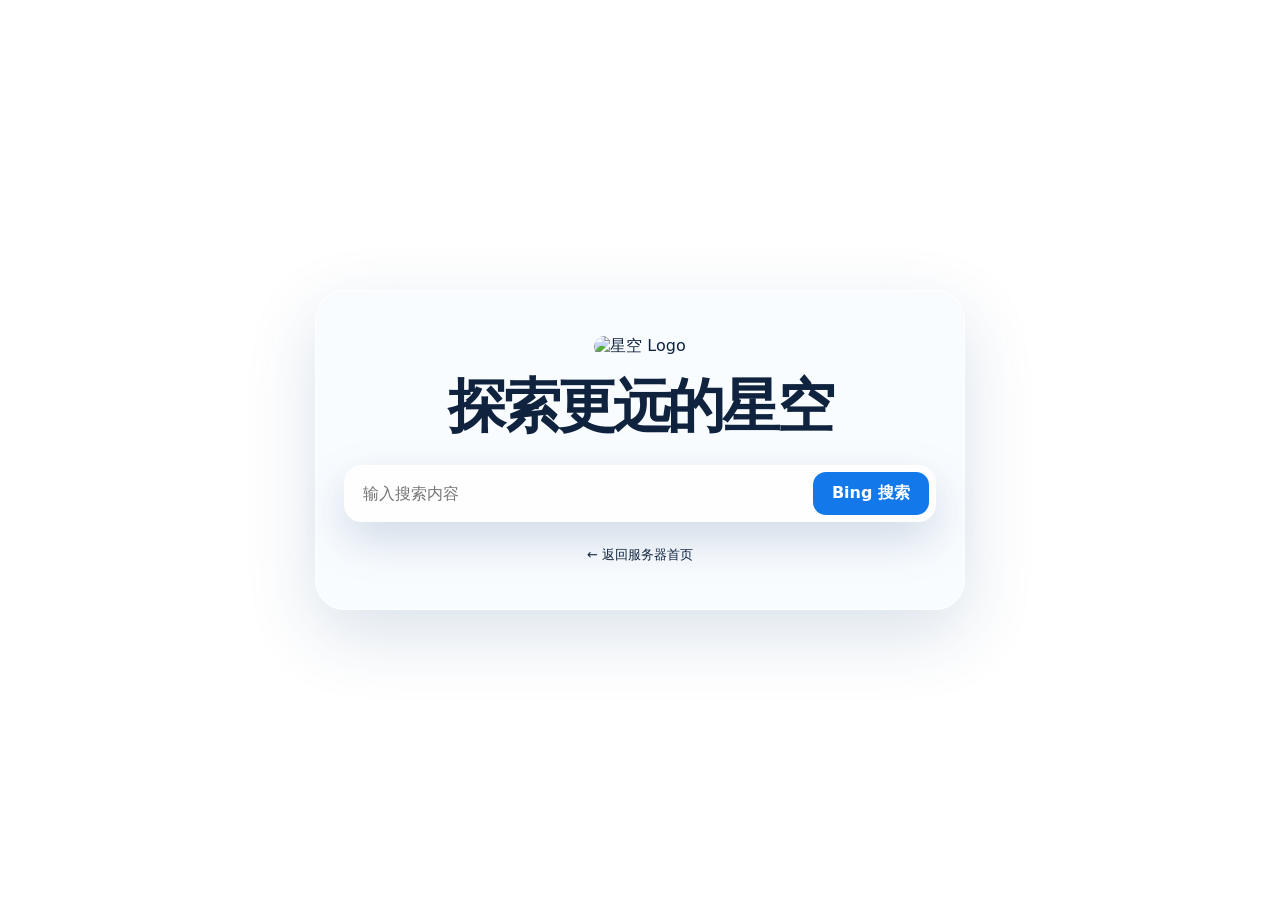
==== search.html @ c38ee41b "完全重构" ====
<!doctype html>
<html lang="zh-CN">
<head>
  <meta charset="UTF-8"><meta name="viewport" content="width=device-width, initial-scale=1.0">
  <title>星空搜索</title><link rel="icon" href="img/logo.ico"><link rel="stylesheet" href="style.css">
  <style>body{min-height:100vh;display:grid;place-items:center;background:url('img/bg1.jpg') center/cover fixed;transition:background-image .45s ease}.search-wrap{width:min(650px,calc(100% - 32px));text-align:center;padding:45px 28px;border-radius:30px}.search-wrap img{width:80px;height:80px;object-fit:contain;border-radius:22px}.search-wrap h1{font-size:clamp(32px,7vw,58px);margin:18px 0 28px}.search-box{display:flex;background:rgba(255,255,255,.84);border-radius:18px;padding:7px;box-shadow:0 18px 45px rgba(18,66,112,.18)}.search-box input{flex:1;min-width:0;border:0;outline:0;background:transparent;color:#142b45;padding:12px;font-size:16px}.search-box button{border:0;border-radius:13px;padding:11px 19px;color:white;background:#1379ea;font-weight:700;cursor:pointer}.back{display:inline-block;margin-top:24px;font-size:13px}</style>
</head>
<body><main class="search-wrap glass"><img src="img/Starry sky logo air.png" alt="星空 Logo"><h1>探索更远的星空</h1><form class="search-box" action="https://cn.bing.com/search" method="get"><input name="q" type="search" placeholder="输入搜索内容" autofocus required><button type="submit">Bing 搜索</button></form><a class="back" href="index.html">← 返回服务器首页</a></main><script>
  (() => {
    const endpoint = window.innerWidth <= 700
      ? 'https://www.loliapi.com/acg/pe/?type=url'
      : 'https://www.loliapi.com/acg/pc/?type=url';
    fetch(endpoint)
      .then(response => {
        if (!response.ok) throw new Error('Background request failed');
        return response.text();
      })
      .then(value => {
        const url = value.trim();
        if (!/^https?:\/\//i.test(url)) throw new Error('Invalid background URL');
        const image = new Image();
        image.onload = () => { document.body.style.backgroundImage = `url("${url.replace(/"/g, '%22')}")`; };
        image.src = url;
      })
      .catch(() => {});
  })();
</script></body>
</html>
---- style.css ----
:root { color-scheme: light; --text: #10233e; --muted: #5e7088; --line: rgba(255,255,255,.58); --glass: rgba(244,250,255,.58); --glass-strong: rgba(250,253,255,.76); --accent: #1379ea; --shadow: 0 24px 70px rgba(24,75,129,.16); }
:root[data-theme="dark"] { color-scheme: dark; --text: #edf6ff; --muted: #acc0d8; --line: rgba(255,255,255,.15); --glass: rgba(10,25,46,.58); --glass-strong: rgba(13,31,54,.78); --accent: #65b5ff; --shadow: 0 24px 70px rgba(0,0,0,.35); }
* { box-sizing: border-box; }
html { scroll-behavior: smooth; }
body { margin: 0; min-width: 320px; font-family: "Noto Sans SC", system-ui, sans-serif; color: var(--text); background: #dcefff; }
button, a { font: inherit; }
button { color: inherit; }
a { color: inherit; text-decoration: none; }
[v-cloak] { display: none; }
.site-shell { min-height: 100vh; padding: 22px clamp(18px,4vw,64px) 90px; position: relative; overflow: hidden; }
.background, .background-tint { position: fixed; inset: 0; z-index: -2; }
.background { background-position: center; background-size: cover; transition: background-image .45s ease; transform: scale(1.02); }
.background-tint { z-index: -1; background: linear-gradient(100deg, rgba(239,248,255,.93) 0%, rgba(232,246,255,.77) 45%, rgba(225,241,255,.3) 100%); backdrop-filter: blur(2px); }
[data-theme="dark"] .background-tint { background: linear-gradient(100deg, rgba(5,16,32,.94), rgba(9,30,53,.8) 52%, rgba(6,18,33,.46)); }
.glass, .glass-strong { border: 1px solid var(--line); background: var(--glass); backdrop-filter: blur(22px) saturate(135%); box-shadow: var(--shadow); }
.glass-strong { background: var(--glass-strong); }
.topbar { width: min(1440px,calc(100% - clamp(36px,8vw,128px))); height: 70px; padding: 0 13px 0 20px; border-radius: 22px; display: flex; align-items: center; justify-content: space-between; position: fixed; top: 22px; left: 50%; transform: translateX(-50%); z-index: 20; }
.brand { display: flex; align-items: center; gap: 10px; font-weight: 800; }
.brand img { width: 38px; height: 38px; border-radius: 11px; object-fit: contain; }
.desktop-nav { display: flex; gap: 38px; font-size: 14px; font-weight: 600; }
.desktop-nav a { opacity: .75; transition: .2s; }.desktop-nav a:hover { opacity: 1; color: var(--accent); }
.top-actions { display: flex; gap: 8px; }.icon-btn { border: 0; background: rgba(255,255,255,.38); border-radius: 13px; padding: 10px 13px; cursor: pointer; font-size: 13px; }.search-button { display: none; align-items: center; gap: 5px; }.theme-button { display: flex; gap: 6px; }
main { max-width: 1320px; margin: auto; padding-top: 92px; }
.hero { min-height: calc(100vh - 92px); display: grid; grid-template-columns: 1.06fr .94fr; align-items: center; gap: clamp(32px,7vw,110px); padding: 70px 3%; }
.hero-copy { max-width: 680px; }.eyebrow { color: var(--accent); font-size: 13px; font-weight: 700; letter-spacing: .12em; display: flex; align-items: center; gap: 9px; }.eyebrow i { width: 24px; height: 2px; background: var(--accent); }
h1 { font-size: clamp(46px,5.9vw,86px); line-height: 1.08; letter-spacing: -.055em; margin: 20px 0 24px; font-weight: 900; }h1 span { color: var(--accent); }
.hero-copy > p { max-width: 590px; color: var(--muted); font-size: 17px; line-height: 1.9; }
.server-card { max-width: 610px; border-radius: 24px; padding: 17px 20px 20px; margin-top: 28px; }.status-row { display: flex; align-items: center; gap: 8px; padding-bottom: 13px; font-size: 13px; }.status-dot { width: 9px; height: 9px; border-radius: 50%; background: #e9a33b; box-shadow: 0 0 0 5px rgba(233,163,59,.12); }.status-dot.online { background: #33c678; box-shadow: 0 0 0 5px rgba(51,198,120,.13); }.players { margin-left: auto; color: var(--muted); }
.address-row { display: grid; grid-template-columns: 2fr .7fr auto; align-items: end; gap: 14px; }.address-row div { min-width: 0; }.address-row small { display: block; color: var(--muted); font-size: 11px; margin-bottom: 4px; }.address-row b { font-size: clamp(14px,2vw,20px); overflow-wrap: anywhere; }.copy-btn { border: 0; color: white; background: var(--accent); border-radius: 13px; padding: 12px 15px; cursor: pointer; font-weight: 700; }
.hero-actions { display: flex; gap: 12px; margin-top: 18px; }.primary-btn,.secondary-btn { padding: 13px 20px; border-radius: 14px; font-weight: 700; font-size: 14px; }.primary-btn { color: white; background: var(--accent); box-shadow: 0 12px 25px rgba(19,121,234,.25); }.secondary-btn { border: 1px solid var(--line); background: var(--glass); backdrop-filter: blur(15px); }
.hero-orbit { position: relative; height: 520px; display: grid; place-items: center; }.orbit-line { position: absolute; border: 1px solid rgba(46,137,224,.23); border-radius: 50%; transform: rotate(-18deg); }.orbit-one { width: 520px; height: 300px; }.orbit-two { width: 400px; height: 510px; transform: rotate(35deg); }.planet-card { width: min(390px,85%); padding: 14px; border-radius: 38px; transform: rotate(2deg); position: relative; z-index: 2; }.planet-card img { display: block; width: 100%; height: 300px; border-radius: 28px; object-fit: cover; }.planet-card div { position: absolute; left: 35px; bottom: 37px; color: white; text-shadow: 0 2px 18px rgba(0,0,0,.55); }.planet-card span { display: block; font-size: 10px; letter-spacing: .22em; }.planet-card strong { font-size: 25px; line-height: 1.25; }.floating-note { position: absolute; right: 1%; bottom: 60px; border-radius: 16px; padding: 12px 17px; z-index: 3; font-size: 13px; font-weight: 700; }.floating-note span { color: var(--accent); margin: 0 4px; }
.content-section { padding: 80px 3%; }.section-heading { display: flex; align-items: end; justify-content: space-between; margin-bottom: 28px; }.section-heading span,.card-title span { font-size: 10px; letter-spacing: .2em; color: var(--accent); font-weight: 800; }.section-heading h2,.card-title h2 { font-size: 32px; margin: 5px 0 0; }.section-heading p { color: var(--muted); }
.link-grid { display: grid; grid-template-columns: repeat(3,1fr); gap: 15px; }.link-card { border-radius: 22px; padding: 22px; display: flex; align-items: center; gap: 14px; transition: transform .2s, background .2s; }.link-card:hover { transform: translateY(-4px); background: var(--glass-strong); }.link-icon { width: 47px; height: 47px; display: grid; place-items: center; flex: 0 0 auto; border-radius: 15px; background: rgba(34,132,229,.12); font-size: 22px; }.link-card h3 { margin: 0 0 4px; font-size: 16px; }.link-card p { margin: 0; color: var(--muted); font-size: 12px; }.link-card > b { margin-left: auto; color: var(--accent); }
.media-section { display: grid; grid-template-columns: 1.25fr .75fr; gap: 18px; }.video-card,.sponsor-card { border-radius: 28px; padding: 25px; min-width: 0; }.card-title { display: flex; align-items: center; justify-content: space-between; margin-bottom: 20px; }.card-title h2 { font-size: 25px; }.card-title > b { color: var(--muted); font-size: 13px; }.video-player { width: 100%; aspect-ratio: 16 / 9; border-radius: 20px; overflow: hidden; background: #193756; }.video-player iframe { display: block; width: 100%; height: 100%; border: 0; }
.sponsor-list { max-height: 410px; overflow: auto; padding-right: 5px; }.sponsor-list::-webkit-scrollbar { width: 5px; }.sponsor-list::-webkit-scrollbar-thumb { background: rgba(95,143,188,.35); border-radius: 5px; }.sponsor-item { display: grid; grid-template-columns: 30px 1fr auto; gap: 10px; align-items: center; padding: 11px 5px; border-bottom: 1px solid rgba(125,158,188,.16); font-size: 13px; }.sponsor-item strong { overflow: hidden; white-space: nowrap; text-overflow: ellipsis; }.sponsor-item > b { color: var(--accent); }.rank { width: 24px; height: 24px; display: grid; place-items: center; border-radius: 8px; color: var(--muted); font-size: 11px; }.rank-1,.rank-2,.rank-3 { color: white; background: #278be7; }.rank-1 { background: #e7a928; }
.utility-bar { position: fixed; z-index: 20; bottom: 18px; left: 50%; transform: translateX(-50%); display: flex; align-items: center; border-radius: 16px; padding: 7px; white-space: nowrap; }.utility-bar button { border: 0; background: transparent; padding: 8px 11px; border-radius: 10px; cursor: pointer; font-size: 12px; }.utility-bar button:hover { background: rgba(255,255,255,.3); }.utility-bar span { width: 1px; height: 20px; background: var(--line); margin: 0 3px; }.toast { position: fixed; z-index: 30; top: 105px; left: 50%; transform: translateX(-50%); color: white; background: rgba(13,35,58,.88); padding: 11px 18px; border-radius: 12px; font-size: 13px; box-shadow: var(--shadow); }footer { text-align: center; color: var(--muted); font-size: 12px; padding: 25px; }
.compact main { display: none !important; }.compact .background-tint { display: none !important; background: none !important; backdrop-filter: none !important; -webkit-backdrop-filter: none !important; }.compact footer { position: fixed; left: 50%; bottom: 72px; transform: translateX(-50%); width: 100%; }.compact-mode { overflow: hidden; }
@media (max-width: 900px) { .site-shell { padding: 12px 12px 80px; }.topbar { width: calc(100% - 24px); top: 12px; }main { padding-top: 82px; }.desktop-nav { display: none; }.search-button { display: flex; }.hero { grid-template-columns: 1fr; padding: 65px 10px 50px; min-height: auto; }.hero-orbit { height: 430px; }.orbit-one { width: 400px; }.orbit-two { height: 420px; }.planet-card img { height: 260px; }.link-grid { grid-template-columns: repeat(2,1fr); }.media-section { grid-template-columns: 1fr; } }
@media (max-width: 560px) { .topbar { height: 60px; border-radius: 18px; padding-left: 12px; }main { padding-top: 72px; }.brand span { font-size: 14px; }.brand img { width: 33px; height: 33px; }.search-button span,.theme-label { display: none; }.icon-btn { padding: 9px; }h1 { font-size: 43px; }.hero-copy > p { font-size: 15px; }.address-row { grid-template-columns: 1fr .42fr; }.copy-btn { grid-column: 1 / -1; }.hero-actions a { flex: 1; text-align: center; }.hero-orbit { height: 370px; }.orbit-line { display: none; }.planet-card { width: 92%; }.planet-card img { height: 270px; }.floating-note { right: 0; bottom: 23px; }.content-section { padding: 60px 4px; }.section-heading { align-items: start; }.section-heading p { display: none; }.link-grid { grid-template-columns: 1fr; }.video-card,.sponsor-card { padding: 17px; border-radius: 22px; }.utility-bar { max-width: calc(100vw - 20px); }.utility-bar button { padding: 7px 8px; font-size: 11px; } }
@media (prefers-reduced-motion: reduce) { html { scroll-behavior: auto; }*,*::before,*::after { transition: none !important; } }

/* Motion layer */
.site-shell:not([v-cloak]) .topbar { animation: slide-down .75s cubic-bezier(.22,1,.36,1) both; }
.site-shell:not([v-cloak]) .hero-copy > * { animation: rise-in .8s cubic-bezier(.22,1,.36,1) both; }
.site-shell:not([v-cloak]) .hero-copy > :nth-child(2) { animation-delay: .08s; }
.site-shell:not([v-cloak]) .hero-copy > :nth-child(3) { animation-delay: .15s; }
.site-shell:not([v-cloak]) .hero-copy > :nth-child(4) { animation-delay: .22s; }
.site-shell:not([v-cloak]) .hero-copy > :nth-child(5) { animation-delay: .29s; }
.site-shell:not([v-cloak]) .hero-orbit { animation: orbit-enter 1s .18s cubic-bezier(.22,1,.36,1) both; }
.background { transition: background-image .65s ease, transform 1.2s cubic-bezier(.22,1,.36,1); transform: scale(1.025); }
.site-shell:hover .background { transform: scale(1.015); }
.background-tint { transition: opacity .5s ease, backdrop-filter .5s ease; }
.desktop-nav a { transition: color .25s ease, opacity .25s ease, transform .25s ease; }
.desktop-nav a:hover { transform: translateY(-2px); }
.icon-btn,.copy-btn,.primary-btn,.secondary-btn { transition: transform .28s cubic-bezier(.22,1,.36,1), box-shadow .28s ease, background .28s ease, filter .28s ease; }
.icon-btn:hover,.copy-btn:hover,.primary-btn:hover,.secondary-btn:hover { transform: translateY(-3px); }
.icon-btn:active,.copy-btn:active,.primary-btn:active,.secondary-btn:active { transform: scale(.95); }
.primary-btn:hover { box-shadow: 0 18px 34px rgba(19,121,234,.34); }
.link-card { transition: transform .35s cubic-bezier(.22,1,.36,1), background .3s ease, box-shadow .3s ease; }
.link-card:hover { transform: translateY(-7px); box-shadow: 0 28px 55px rgba(24,75,129,.2); }
.link-icon,.link-card > b { transition: transform .35s cubic-bezier(.22,1,.36,1); }
.link-card:hover .link-icon { transform: rotate(-6deg) scale(1.1); }
.link-card:hover > b { transform: translate(3px,-3px); }
.planet-card { transition: transform .55s cubic-bezier(.22,1,.36,1); }
.hero-orbit:hover .planet-card { transform: rotate(0) translateY(-7px); }
.floating-note { animation: gentle-float 4s ease-in-out infinite; }
.utility-bar { animation: bar-enter .7s .35s cubic-bezier(.22,1,.36,1) both; }
.utility-bar button { transition: transform .22s ease, background .22s ease; }
.utility-bar button:hover { transform: translateY(-2px); }
.utility-bar button:active { transform: scale(.93); }
.toast { animation: toast-in .35s cubic-bezier(.22,1,.36,1) both; }
.content-fade-enter-active,.content-fade-leave-active { transition: opacity .45s ease, transform .45s cubic-bezier(.22,1,.36,1), filter .45s ease; }
.content-fade-enter-from,.content-fade-leave-to { opacity: 0; transform: translateY(18px) scale(.985); filter: blur(8px); }
@keyframes slide-down { from { opacity: 0; transform: translate(-50%,-25px); } to { opacity: 1; transform: translate(-50%,0); } }
@keyframes rise-in { from { opacity: 0; transform: translateY(24px); } to { opacity: 1; transform: translateY(0); } }
@keyframes orbit-enter { from { opacity: 0; transform: translateX(35px) scale(.94); } to { opacity: 1; transform: translateX(0) scale(1); } }
@keyframes gentle-float { 0%,100% { transform: translateY(0); } 50% { transform: translateY(-8px); } }
@keyframes bar-enter { from { opacity: 0; transform: translate(-50%,25px); } to { opacity: 1; transform: translate(-50%,0); } }
@keyframes toast-in { from { opacity: 0; transform: translate(-50%,-10px) scale(.96); } to { opacity: 1; transform: translate(-50%,0) scale(1); } }
@media (prefers-reduced-motion: reduce) { *,*::before,*::after { animation: none !important; transition: none !important; } }
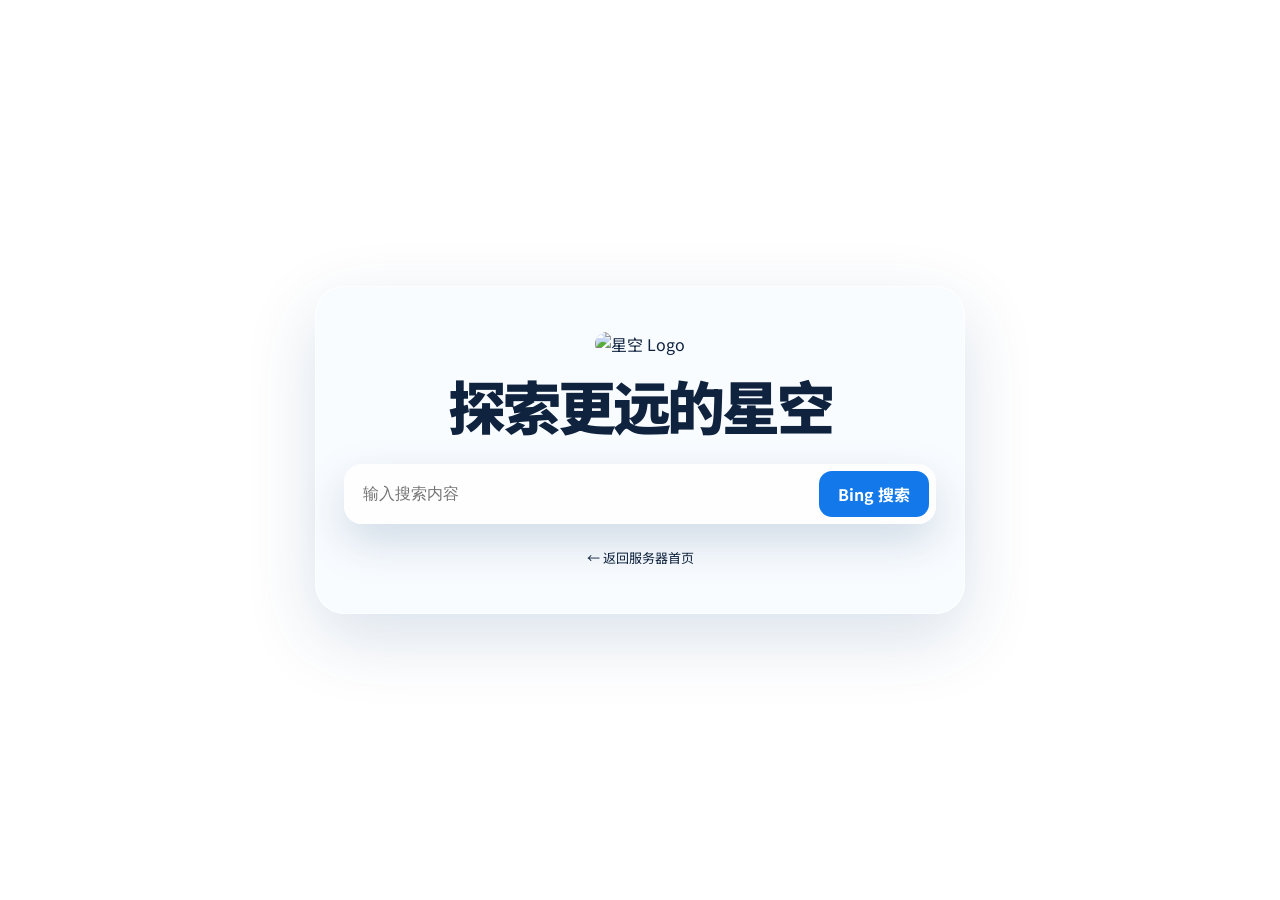
==== commit c5188c32: "chore(deps): 移除 axios.min.js 库文件 - 删除了 assets/vendor/ 目录下的 axios.min.js 文件 - 移除了 Axios v1.18.1 库及其相关" ====
--- a/search.html
+++ b/search.html
@@ -2,7 +2,7 @@
 <html lang="zh-CN">
 <head>
   <meta charset="UTF-8"><meta name="viewport" content="width=device-width, initial-scale=1.0">
-  <title>星空搜索</title><link rel="icon" href="img/logo.ico"><link rel="stylesheet" href="style.css">
+  <title>星空搜索</title><link rel="icon" href="img/logo.ico"><link rel="preconnect" href="https://fonts.loli.net" crossorigin><link rel="preconnect" href="https://gstatic.loli.net" crossorigin><link href="https://fonts.loli.net/css2?family=Noto+Sans+SC:wght@400;500;600;700;900&display=swap" rel="stylesheet"><link rel="stylesheet" href="style.css">
   <style>body{min-height:100vh;display:grid;place-items:center;background:url('img/bg1.jpg') center/cover fixed;transition:background-image .45s ease}.search-wrap{width:min(650px,calc(100% - 32px));text-align:center;padding:45px 28px;border-radius:30px}.search-wrap img{width:80px;height:80px;object-fit:contain;border-radius:22px}.search-wrap h1{font-size:clamp(32px,7vw,58px);margin:18px 0 28px}.search-box{display:flex;background:rgba(255,255,255,.84);border-radius:18px;padding:7px;box-shadow:0 18px 45px rgba(18,66,112,.18)}.search-box input{flex:1;min-width:0;border:0;outline:0;background:transparent;color:#142b45;padding:12px;font-size:16px}.search-box button{border:0;border-radius:13px;padding:11px 19px;color:white;background:#1379ea;font-weight:700;cursor:pointer}.back{display:inline-block;margin-top:24px;font-size:13px}</style>
 </head>
 <body><main class="search-wrap glass"><img src="img/Starry sky logo air.png" alt="星空 Logo"><h1>探索更远的星空</h1><form class="search-box" action="https://cn.bing.com/search" method="get"><input name="q" type="search" placeholder="输入搜索内容" autofocus required><button type="submit">Bing 搜索</button></form><a class="back" href="index.html">← 返回服务器首页</a></main><script>
--- a/style.css
+++ b/style.css
@@ -20,7 +20,7 @@
 .desktop-nav { display: flex; gap: 38px; font-size: 14px; font-weight: 600; }
 .desktop-nav a { opacity: .75; transition: .2s; }.desktop-nav a:hover { opacity: 1; color: var(--accent); }
 .top-actions { display: flex; gap: 8px; }.icon-btn { border: 0; background: rgba(255,255,255,.38); border-radius: 13px; padding: 10px 13px; cursor: pointer; font-size: 13px; }.search-button { display: none; align-items: center; gap: 5px; }.theme-button { display: flex; gap: 6px; }
-main { max-width: 1320px; margin: auto; padding-top: 92px; }
+main { max-width: 1320px; margin: auto; padding-top: 48px; }
 .hero { min-height: calc(100vh - 92px); display: grid; grid-template-columns: 1.06fr .94fr; align-items: center; gap: clamp(32px,7vw,110px); padding: 70px 3%; }
 .hero-copy { max-width: 680px; }.eyebrow { color: var(--accent); font-size: 13px; font-weight: 700; letter-spacing: .12em; display: flex; align-items: center; gap: 9px; }.eyebrow i { width: 24px; height: 2px; background: var(--accent); }
 h1 { font-size: clamp(46px,5.9vw,86px); line-height: 1.08; letter-spacing: -.055em; margin: 20px 0 24px; font-weight: 900; }h1 span { color: var(--accent); }
@@ -78,3 +78,34 @@
 @keyframes bar-enter { from { opacity: 0; transform: translate(-50%,25px); } to { opacity: 1; transform: translate(-50%,0); } }
 @keyframes toast-in { from { opacity: 0; transform: translate(-50%,-10px) scale(.96); } to { opacity: 1; transform: translate(-50%,0) scale(1); } }
 @media (prefers-reduced-motion: reduce) { *,*::before,*::after { animation: none !important; transition: none !important; } }
+
+.sponsor-link { color: inherit; text-align: left; cursor: pointer; font: inherit; }
+.modal-backdrop { position: fixed; inset: 0; z-index: 100; display: grid; place-items: center; padding: 20px; background: rgba(5,18,34,.5); backdrop-filter: blur(12px); }
+.sponsor-modal { position: relative; width: min(720px,100%); max-height: calc(100vh - 40px); overflow: auto; padding: clamp(25px,4vw,42px); border-radius: 30px; text-align: center; }
+.modal-close { position: absolute; top: 14px; right: 14px; width: 38px; height: 38px; border: 0; border-radius: 12px; color: inherit; background: rgba(255,255,255,.35); cursor: pointer; font-size: 25px; line-height: 1; transition: transform .25s ease, background .25s ease; }
+.modal-close:hover { transform: rotate(90deg); background: rgba(255,255,255,.55); }
+.modal-kicker { color: var(--accent); font-size: 10px; font-weight: 800; letter-spacing: .2em; }
+.sponsor-modal h2 { margin: 7px 0 8px; font-size: clamp(25px,4vw,34px); }
+.sponsor-modal > p { margin: 0 auto 26px; max-width: 520px; color: var(--muted); font-size: 14px; line-height: 1.7; }
+.qr-grid { display: grid; grid-template-columns: repeat(2,minmax(0,1fr)); gap: 18px; }
+.qr-grid figure { margin: 0; padding: 14px; border: 1px solid var(--line); border-radius: 22px; background: rgba(255,255,255,.28); }
+.qr-grid img { display: block; width: 100%; aspect-ratio: 1; object-fit: contain; border-radius: 14px; background: white; }
+.qr-grid figcaption { display: flex; flex-direction: column; gap: 3px; margin-top: 12px; }
+.qr-grid figcaption span { color: var(--muted); font-size: 12px; }
+.modal-fade-enter-active,.modal-fade-leave-active { transition: opacity .35s ease; }
+.modal-fade-enter-active .sponsor-modal,.modal-fade-leave-active .sponsor-modal { transition: transform .4s cubic-bezier(.22,1,.36,1), opacity .3s ease; }
+.modal-fade-enter-from,.modal-fade-leave-to { opacity: 0; }
+.modal-fade-enter-from .sponsor-modal,.modal-fade-leave-to .sponsor-modal { opacity: 0; transform: translateY(22px) scale(.96); }
+@media (max-width: 560px) { .modal-backdrop { padding: 12px; }.sponsor-modal { padding: 30px 16px 18px; border-radius: 24px; }.qr-grid { gap: 10px; }.qr-grid figure { padding: 8px; border-radius: 16px; }.qr-grid img { border-radius: 10px; } }
+
+.page-loader { position: fixed; inset: 0; z-index: 9999; display: flex; flex-direction: column; align-items: center; justify-content: center; color: #10233e; background: linear-gradient(145deg,#f5faff,#e5f2ff); opacity: 1; visibility: visible; transition: opacity .5s ease, visibility .5s ease; }
+.page-loader.is-hidden { opacity: 0; visibility: hidden; pointer-events: none; }
+.loader-card { display: flex; align-items: center; gap: 14px; min-width: 270px; padding: 16px 20px; border: 1px solid rgba(255,255,255,.9); border-radius: 20px; background: rgba(255,255,255,.55); box-shadow: 0 20px 55px rgba(31,91,147,.12); backdrop-filter: blur(18px); }
+.loader-card img { width: 46px; height: 46px; border-radius: 13px; object-fit: contain; }
+.loader-card div { display: flex; flex-direction: column; gap: 3px; }
+.loader-card strong { font-size: 15px; }
+.loader-card small { color: #69809a; font-size: 11px; }
+.loader-progress { width: 230px; height: 3px; margin-top: 16px; overflow: hidden; border-radius: 4px; background: rgba(19,121,234,.12); }
+.loader-progress i { display: block; width: 38%; height: 100%; border-radius: inherit; background: #1379ea; animation: loader-progress 1.2s ease-in-out infinite; }
+@keyframes loader-progress { 0% { transform: translateX(-110%); } 100% { transform: translateX(285%); } }
+@media (prefers-reduced-motion: reduce) { .loader-progress i { animation: none !important; width: 100%; opacity: .5; } }
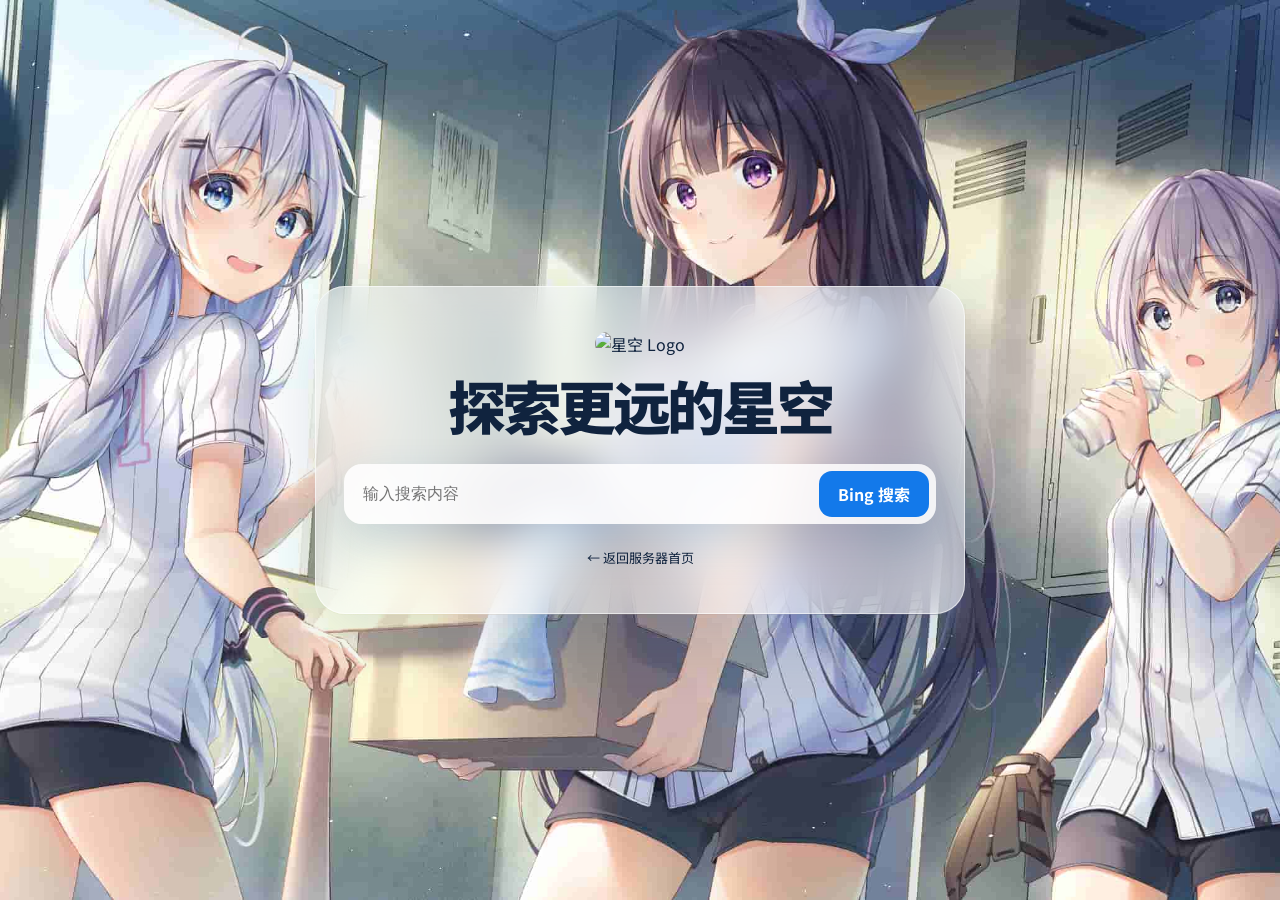
==== commit c6861dd0: "feat(background): 实现响应式背景图片并优化加载机制 - 根据屏幕尺寸动态选择移动端或桌面端背景图片 - 添加背景图片回退机制确保加载失败时显示默认背景 - 重构背景图片计算逻辑支持多" ====
--- a/search.html
+++ b/search.html
@@ -3,7 +3,7 @@
 <head>
   <meta charset="UTF-8"><meta name="viewport" content="width=device-width, initial-scale=1.0">
   <title>星空搜索</title><link rel="icon" href="img/logo.ico"><link rel="preconnect" href="https://fonts.loli.net" crossorigin><link rel="preconnect" href="https://gstatic.loli.net" crossorigin><link href="https://fonts.loli.net/css2?family=Noto+Sans+SC:wght@400;500;600;700;900&display=swap" rel="stylesheet"><link rel="stylesheet" href="style.css">
-  <style>body{min-height:100vh;display:grid;place-items:center;background:url('img/bg1.jpg') center/cover fixed;transition:background-image .45s ease}.search-wrap{width:min(650px,calc(100% - 32px));text-align:center;padding:45px 28px;border-radius:30px}.search-wrap img{width:80px;height:80px;object-fit:contain;border-radius:22px}.search-wrap h1{font-size:clamp(32px,7vw,58px);margin:18px 0 28px}.search-box{display:flex;background:rgba(255,255,255,.84);border-radius:18px;padding:7px;box-shadow:0 18px 45px rgba(18,66,112,.18)}.search-box input{flex:1;min-width:0;border:0;outline:0;background:transparent;color:#142b45;padding:12px;font-size:16px}.search-box button{border:0;border-radius:13px;padding:11px 19px;color:white;background:#1379ea;font-weight:700;cursor:pointer}.back{display:inline-block;margin-top:24px;font-size:13px}</style>
+  <style>body{min-height:100vh;display:grid;place-items:center;background-image:url('img/bgpc.jpg');background-position:center;background-size:cover;background-attachment:fixed;transition:background-image .45s ease}.search-wrap{width:min(650px,calc(100% - 32px));text-align:center;padding:45px 28px;border-radius:30px}.search-wrap img{width:80px;height:80px;object-fit:contain;border-radius:22px}.search-wrap h1{font-size:clamp(32px,7vw,58px);margin:18px 0 28px}.search-box{display:flex;background:rgba(255,255,255,.84);border-radius:18px;padding:7px;box-shadow:0 18px 45px rgba(18,66,112,.18)}.search-box input{flex:1;min-width:0;border:0;outline:0;background:transparent;color:#142b45;padding:12px;font-size:16px}.search-box button{border:0;border-radius:13px;padding:11px 19px;color:white;background:#1379ea;font-weight:700;cursor:pointer}.back{display:inline-block;margin-top:24px;font-size:13px}@media(max-width:700px){body{background-image:url('img/bgpe.jpg')}}</style>
 </head>
 <body><main class="search-wrap glass"><img src="img/Starry sky logo air.png" alt="星空 Logo"><h1>探索更远的星空</h1><form class="search-box" action="https://cn.bing.com/search" method="get"><input name="q" type="search" placeholder="输入搜索内容" autofocus required><button type="submit">Bing 搜索</button></form><a class="back" href="index.html">← 返回服务器首页</a></main><script>
   (() => {
@@ -19,7 +19,8 @@
         const url = value.trim();
         if (!/^https?:\/\//i.test(url)) throw new Error('Invalid background URL');
         const image = new Image();
-        image.onload = () => { document.body.style.backgroundImage = `url("${url.replace(/"/g, '%22')}")`; };
+        const fallback = window.innerWidth <= 700 ? 'img/bgpe.jpg' : 'img/bgpc.jpg';
+        image.onload = () => { document.body.style.backgroundImage = `url("${url.replace(/"/g, '%22')}"), url("${fallback}")`; };
         image.src = url;
       })
       .catch(() => {});
--- a/style.css
+++ b/style.css
@@ -35,8 +35,8 @@
 .sponsor-list { max-height: 410px; overflow: auto; padding-right: 5px; }.sponsor-list::-webkit-scrollbar { width: 5px; }.sponsor-list::-webkit-scrollbar-thumb { background: rgba(95,143,188,.35); border-radius: 5px; }.sponsor-item { display: grid; grid-template-columns: 30px 1fr auto; gap: 10px; align-items: center; padding: 11px 5px; border-bottom: 1px solid rgba(125,158,188,.16); font-size: 13px; }.sponsor-item strong { overflow: hidden; white-space: nowrap; text-overflow: ellipsis; }.sponsor-item > b { color: var(--accent); }.rank { width: 24px; height: 24px; display: grid; place-items: center; border-radius: 8px; color: var(--muted); font-size: 11px; }.rank-1,.rank-2,.rank-3 { color: white; background: #278be7; }.rank-1 { background: #e7a928; }
 .utility-bar { position: fixed; z-index: 20; bottom: 18px; left: 50%; transform: translateX(-50%); display: flex; align-items: center; border-radius: 16px; padding: 7px; white-space: nowrap; }.utility-bar button { border: 0; background: transparent; padding: 8px 11px; border-radius: 10px; cursor: pointer; font-size: 12px; }.utility-bar button:hover { background: rgba(255,255,255,.3); }.utility-bar span { width: 1px; height: 20px; background: var(--line); margin: 0 3px; }.toast { position: fixed; z-index: 30; top: 105px; left: 50%; transform: translateX(-50%); color: white; background: rgba(13,35,58,.88); padding: 11px 18px; border-radius: 12px; font-size: 13px; box-shadow: var(--shadow); }footer { text-align: center; color: var(--muted); font-size: 12px; padding: 25px; }
 .compact main { display: none !important; }.compact .background-tint { display: none !important; background: none !important; backdrop-filter: none !important; -webkit-backdrop-filter: none !important; }.compact footer { position: fixed; left: 50%; bottom: 72px; transform: translateX(-50%); width: 100%; }.compact-mode { overflow: hidden; }
-@media (max-width: 900px) { .site-shell { padding: 12px 12px 80px; }.topbar { width: calc(100% - 24px); top: 12px; }main { padding-top: 82px; }.desktop-nav { display: none; }.search-button { display: flex; }.hero { grid-template-columns: 1fr; padding: 65px 10px 50px; min-height: auto; }.hero-orbit { height: 430px; }.orbit-one { width: 400px; }.orbit-two { height: 420px; }.planet-card img { height: 260px; }.link-grid { grid-template-columns: repeat(2,1fr); }.media-section { grid-template-columns: 1fr; } }
-@media (max-width: 560px) { .topbar { height: 60px; border-radius: 18px; padding-left: 12px; }main { padding-top: 72px; }.brand span { font-size: 14px; }.brand img { width: 33px; height: 33px; }.search-button span,.theme-label { display: none; }.icon-btn { padding: 9px; }h1 { font-size: 43px; }.hero-copy > p { font-size: 15px; }.address-row { grid-template-columns: 1fr .42fr; }.copy-btn { grid-column: 1 / -1; }.hero-actions a { flex: 1; text-align: center; }.hero-orbit { height: 370px; }.orbit-line { display: none; }.planet-card { width: 92%; }.planet-card img { height: 270px; }.floating-note { right: 0; bottom: 23px; }.content-section { padding: 60px 4px; }.section-heading { align-items: start; }.section-heading p { display: none; }.link-grid { grid-template-columns: 1fr; }.video-card,.sponsor-card { padding: 17px; border-radius: 22px; }.utility-bar { max-width: calc(100vw - 20px); }.utility-bar button { padding: 7px 8px; font-size: 11px; } }
+@media (max-width: 900px) { .site-shell { padding: 12px 12px 80px; }.topbar { width: calc(100% - 24px); top: 12px; }main { padding-top: 38px; }.desktop-nav { display: none; }.search-button { display: flex; }.hero { grid-template-columns: 1fr; padding: 65px 10px 50px; min-height: auto; }.hero-orbit { height: 430px; }.orbit-one { width: 400px; }.orbit-two { height: 420px; }.planet-card img { height: 260px; }.link-grid { grid-template-columns: repeat(2,1fr); }.media-section { grid-template-columns: 1fr; } }
+@media (max-width: 560px) { .topbar { height: 60px; border-radius: 18px; padding-left: 12px; }main { padding-top: 28px; }.brand span { font-size: 14px; }.brand img { width: 33px; height: 33px; }.search-button span,.theme-label { display: none; }.icon-btn { padding: 9px; }h1 { font-size: 43px; }.hero-copy > p { font-size: 15px; }.address-row { grid-template-columns: 1fr .42fr; }.copy-btn { grid-column: 1 / -1; }.hero-actions a { flex: 1; text-align: center; }.hero-orbit { height: 370px; }.orbit-line { display: none; }.planet-card { width: 92%; }.planet-card img { height: 270px; }.floating-note { right: 0; bottom: 23px; }.content-section { padding: 60px 4px; }.section-heading { align-items: start; }.section-heading p { display: none; }.link-grid { grid-template-columns: 1fr; }.video-card,.sponsor-card { padding: 17px; border-radius: 22px; }.utility-bar { max-width: calc(100vw - 20px); }.utility-bar button { padding: 7px 8px; font-size: 11px; } }
 @media (prefers-reduced-motion: reduce) { html { scroll-behavior: auto; }*,*::before,*::after { transition: none !important; } }
 
 /* Motion layer */
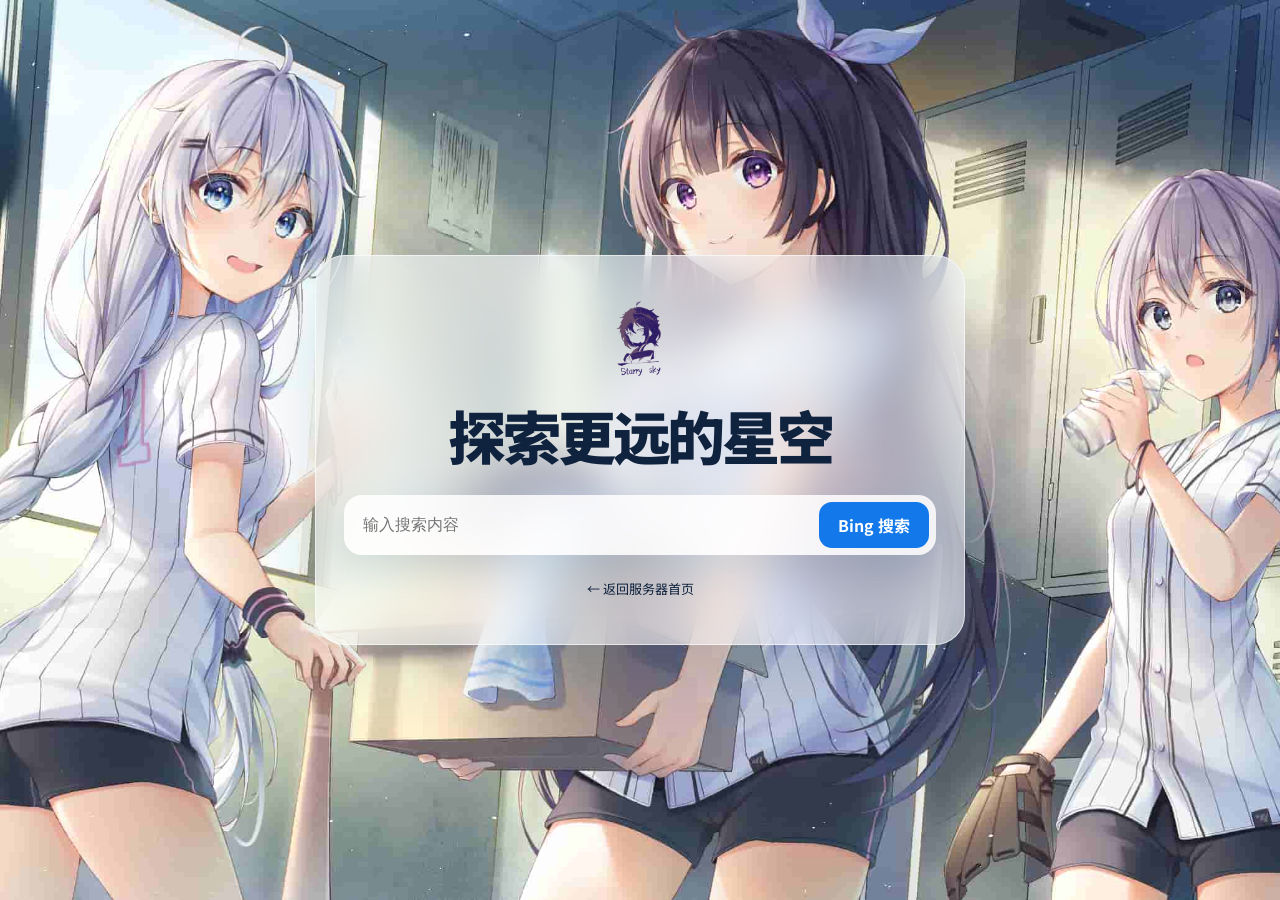
==== commit 88f2d8b5: "perf(app): 优化视频加载和字体加载性能 - 实现视频懒加载功能，使用IntersectionObserver检测视频区域可见性 - 添加视频预加载占位提示界面 - 将字体加载延迟到空闲时间执" ====
--- a/search.html
+++ b/search.html
@@ -2,11 +2,19 @@
 <html lang="zh-CN">
 <head>
   <meta charset="UTF-8"><meta name="viewport" content="width=device-width, initial-scale=1.0">
-  <title>星空搜索</title><link rel="icon" href="img/logo.ico"><link rel="preconnect" href="https://fonts.loli.net" crossorigin><link rel="preconnect" href="https://gstatic.loli.net" crossorigin><link href="https://fonts.loli.net/css2?family=Noto+Sans+SC:wght@400;500;600;700;900&display=swap" rel="stylesheet"><link rel="stylesheet" href="style.css">
+  <title>星空搜索</title><link rel="icon" href="img/logo.ico"><link rel="preconnect" href="https://fonts.loli.net" crossorigin><link rel="preconnect" href="https://gstatic.loli.net" crossorigin><link rel="stylesheet" href="style.css">
   <style>body{min-height:100vh;display:grid;place-items:center;background-image:url('img/bgpc.jpg');background-position:center;background-size:cover;background-attachment:fixed;transition:background-image .45s ease}.search-wrap{width:min(650px,calc(100% - 32px));text-align:center;padding:45px 28px;border-radius:30px}.search-wrap img{width:80px;height:80px;object-fit:contain;border-radius:22px}.search-wrap h1{font-size:clamp(32px,7vw,58px);margin:18px 0 28px}.search-box{display:flex;background:rgba(255,255,255,.84);border-radius:18px;padding:7px;box-shadow:0 18px 45px rgba(18,66,112,.18)}.search-box input{flex:1;min-width:0;border:0;outline:0;background:transparent;color:#142b45;padding:12px;font-size:16px}.search-box button{border:0;border-radius:13px;padding:11px 19px;color:white;background:#1379ea;font-weight:700;cursor:pointer}.back{display:inline-block;margin-top:24px;font-size:13px}@media(max-width:700px){body{background-image:url('img/bgpe.jpg')}}</style>
 </head>
 <body><main class="search-wrap glass"><img src="img/Starry sky logo air.png" alt="星空 Logo"><h1>探索更远的星空</h1><form class="search-box" action="https://cn.bing.com/search" method="get"><input name="q" type="search" placeholder="输入搜索内容" autofocus required><button type="submit">Bing 搜索</button></form><a class="back" href="index.html">← 返回服务器首页</a></main><script>
   (() => {
+    const loadFont = () => {
+      const stylesheet = document.createElement('link');
+      stylesheet.rel = 'stylesheet';
+      stylesheet.href = 'https://fonts.loli.net/css2?family=Noto+Sans+SC:wght@400;500;600;700;900&display=swap';
+      document.head.appendChild(stylesheet);
+    };
+    if ('requestIdleCallback' in window) requestIdleCallback(loadFont, { timeout: 3000 });
+    else setTimeout(loadFont, 1500);
     const endpoint = window.innerWidth <= 700
       ? 'https://www.loliapi.com/acg/pe/?type=url'
       : 'https://www.loliapi.com/acg/pc/?type=url';
--- a/style.css
+++ b/style.css
@@ -31,7 +31,7 @@
 .hero-orbit { position: relative; height: 520px; display: grid; place-items: center; }.orbit-line { position: absolute; border: 1px solid rgba(46,137,224,.23); border-radius: 50%; transform: rotate(-18deg); }.orbit-one { width: 520px; height: 300px; }.orbit-two { width: 400px; height: 510px; transform: rotate(35deg); }.planet-card { width: min(390px,85%); padding: 14px; border-radius: 38px; transform: rotate(2deg); position: relative; z-index: 2; }.planet-card img { display: block; width: 100%; height: 300px; border-radius: 28px; object-fit: cover; }.planet-card div { position: absolute; left: 35px; bottom: 37px; color: white; text-shadow: 0 2px 18px rgba(0,0,0,.55); }.planet-card span { display: block; font-size: 10px; letter-spacing: .22em; }.planet-card strong { font-size: 25px; line-height: 1.25; }.floating-note { position: absolute; right: 1%; bottom: 60px; border-radius: 16px; padding: 12px 17px; z-index: 3; font-size: 13px; font-weight: 700; }.floating-note span { color: var(--accent); margin: 0 4px; }
 .content-section { padding: 80px 3%; }.section-heading { display: flex; align-items: end; justify-content: space-between; margin-bottom: 28px; }.section-heading span,.card-title span { font-size: 10px; letter-spacing: .2em; color: var(--accent); font-weight: 800; }.section-heading h2,.card-title h2 { font-size: 32px; margin: 5px 0 0; }.section-heading p { color: var(--muted); }
 .link-grid { display: grid; grid-template-columns: repeat(3,1fr); gap: 15px; }.link-card { border-radius: 22px; padding: 22px; display: flex; align-items: center; gap: 14px; transition: transform .2s, background .2s; }.link-card:hover { transform: translateY(-4px); background: var(--glass-strong); }.link-icon { width: 47px; height: 47px; display: grid; place-items: center; flex: 0 0 auto; border-radius: 15px; background: rgba(34,132,229,.12); font-size: 22px; }.link-card h3 { margin: 0 0 4px; font-size: 16px; }.link-card p { margin: 0; color: var(--muted); font-size: 12px; }.link-card > b { margin-left: auto; color: var(--accent); }
-.media-section { display: grid; grid-template-columns: 1.25fr .75fr; gap: 18px; }.video-card,.sponsor-card { border-radius: 28px; padding: 25px; min-width: 0; }.card-title { display: flex; align-items: center; justify-content: space-between; margin-bottom: 20px; }.card-title h2 { font-size: 25px; }.card-title > b { color: var(--muted); font-size: 13px; }.video-player { width: 100%; aspect-ratio: 16 / 9; border-radius: 20px; overflow: hidden; background: #193756; }.video-player iframe { display: block; width: 100%; height: 100%; border: 0; }
+.media-section { display: grid; grid-template-columns: 1.25fr .75fr; gap: 18px; }.video-card,.sponsor-card { border-radius: 28px; padding: 25px; min-width: 0; }.card-title { display: flex; align-items: center; justify-content: space-between; margin-bottom: 20px; }.card-title h2 { font-size: 25px; }.card-title > b { color: var(--muted); font-size: 13px; }.video-player { width: 100%; aspect-ratio: 16 / 9; border-radius: 20px; overflow: hidden; background: #193756; }.video-player iframe { display: block; width: 100%; height: 100%; border: 0; }.video-loading { width: 100%; height: 100%; display: grid; place-items: center; color: rgba(255,255,255,.72); background: linear-gradient(145deg,#1c4770,#102d4c); font-size: 13px; }
 .sponsor-list { max-height: 410px; overflow: auto; padding-right: 5px; }.sponsor-list::-webkit-scrollbar { width: 5px; }.sponsor-list::-webkit-scrollbar-thumb { background: rgba(95,143,188,.35); border-radius: 5px; }.sponsor-item { display: grid; grid-template-columns: 30px 1fr auto; gap: 10px; align-items: center; padding: 11px 5px; border-bottom: 1px solid rgba(125,158,188,.16); font-size: 13px; }.sponsor-item strong { overflow: hidden; white-space: nowrap; text-overflow: ellipsis; }.sponsor-item > b { color: var(--accent); }.rank { width: 24px; height: 24px; display: grid; place-items: center; border-radius: 8px; color: var(--muted); font-size: 11px; }.rank-1,.rank-2,.rank-3 { color: white; background: #278be7; }.rank-1 { background: #e7a928; }
 .utility-bar { position: fixed; z-index: 20; bottom: 18px; left: 50%; transform: translateX(-50%); display: flex; align-items: center; border-radius: 16px; padding: 7px; white-space: nowrap; }.utility-bar button { border: 0; background: transparent; padding: 8px 11px; border-radius: 10px; cursor: pointer; font-size: 12px; }.utility-bar button:hover { background: rgba(255,255,255,.3); }.utility-bar span { width: 1px; height: 20px; background: var(--line); margin: 0 3px; }.toast { position: fixed; z-index: 30; top: 105px; left: 50%; transform: translateX(-50%); color: white; background: rgba(13,35,58,.88); padding: 11px 18px; border-radius: 12px; font-size: 13px; box-shadow: var(--shadow); }footer { text-align: center; color: var(--muted); font-size: 12px; padding: 25px; }
 .compact main { display: none !important; }.compact .background-tint { display: none !important; background: none !important; backdrop-filter: none !important; -webkit-backdrop-filter: none !important; }.compact footer { position: fixed; left: 50%; bottom: 72px; transform: translateX(-50%); width: 100%; }.compact-mode { overflow: hidden; }
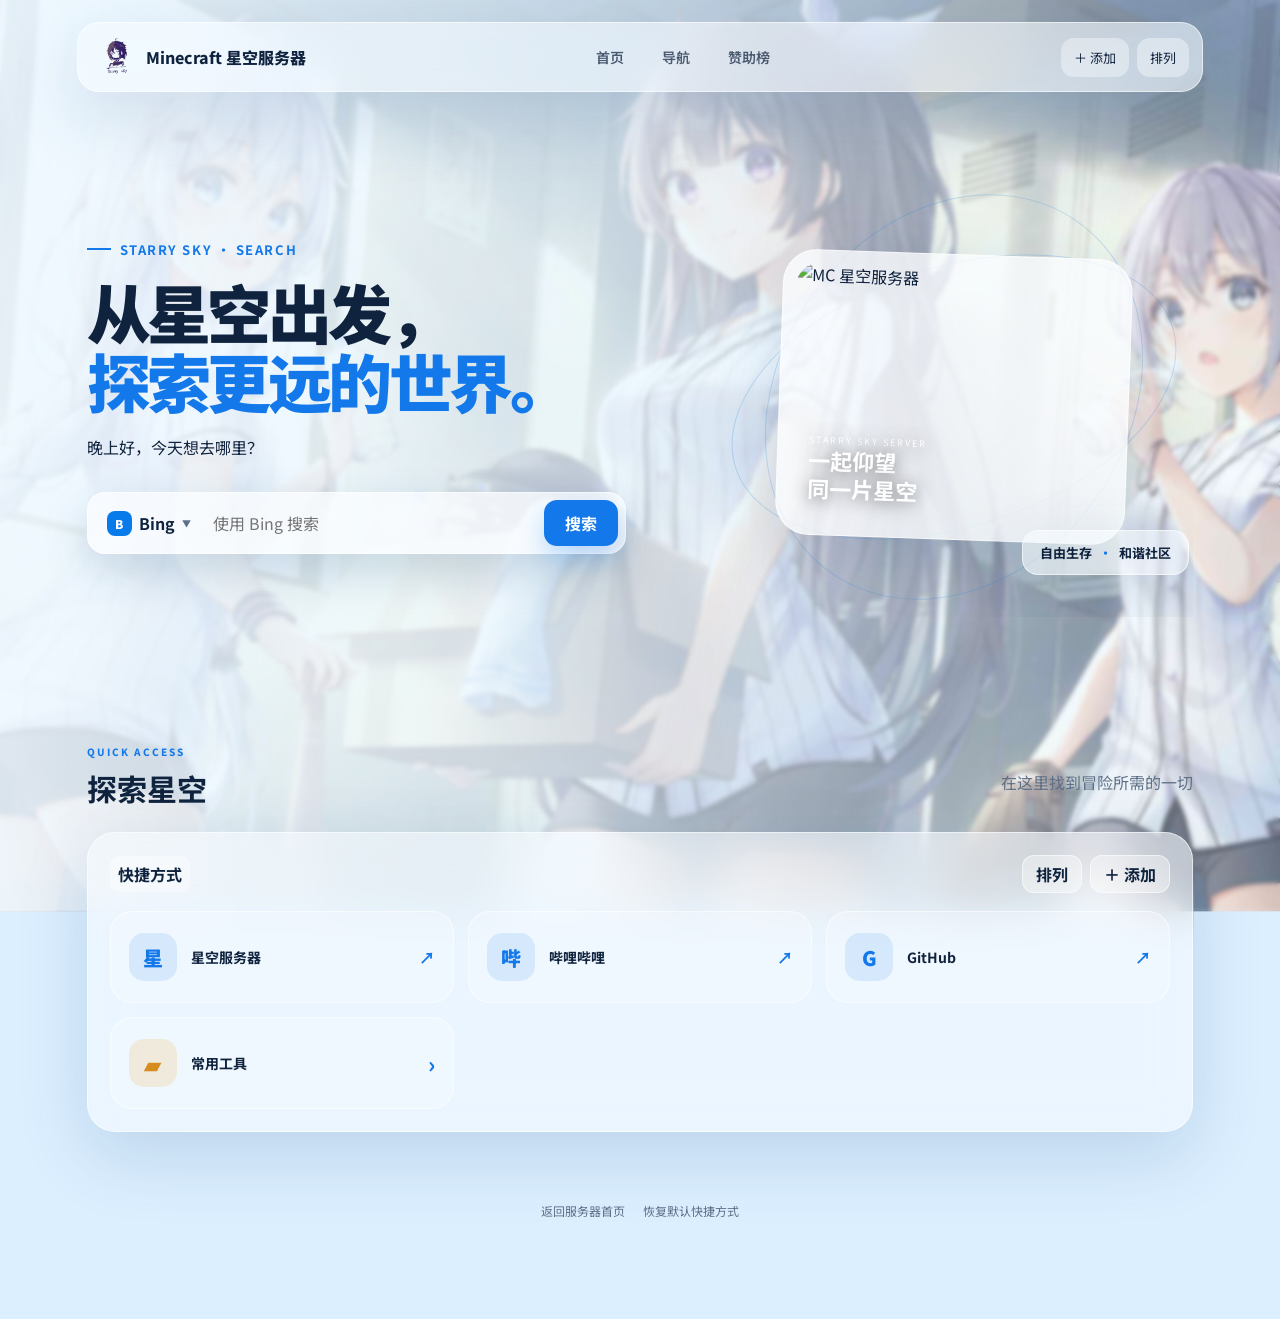
==== commit f7ebf035: "feat(search): 将搜索页面重构为完整的起始页应用 - 实现多搜索引擎切换功能，支持 Bing、百度、Google 等 6 种引擎 - 添加动态背景图片加载，根据屏幕尺寸自动适配移动端背景 " ====
--- a/search.html
+++ b/search.html
@@ -1,37 +1,387 @@
 <!doctype html>
 <html lang="zh-CN">
 <head>
-  <meta charset="UTF-8"><meta name="viewport" content="width=device-width, initial-scale=1.0">
-  <title>星空搜索</title><link rel="icon" href="img/logo.ico"><link rel="preconnect" href="https://fonts.loli.net" crossorigin><link rel="preconnect" href="https://gstatic.loli.net" crossorigin><link rel="stylesheet" href="style.css">
-  <style>body{min-height:100vh;display:grid;place-items:center;background-image:url('img/bgpc.jpg');background-position:center;background-size:cover;background-attachment:fixed;transition:background-image .45s ease}.search-wrap{width:min(650px,calc(100% - 32px));text-align:center;padding:45px 28px;border-radius:30px}.search-wrap img{width:80px;height:80px;object-fit:contain;border-radius:22px}.search-wrap h1{font-size:clamp(32px,7vw,58px);margin:18px 0 28px}.search-box{display:flex;background:rgba(255,255,255,.84);border-radius:18px;padding:7px;box-shadow:0 18px 45px rgba(18,66,112,.18)}.search-box input{flex:1;min-width:0;border:0;outline:0;background:transparent;color:#142b45;padding:12px;font-size:16px}.search-box button{border:0;border-radius:13px;padding:11px 19px;color:white;background:#1379ea;font-weight:700;cursor:pointer}.back{display:inline-block;margin-top:24px;font-size:13px}@media(max-width:700px){body{background-image:url('img/bgpe.jpg')}}</style>
+  <meta charset="UTF-8">
+  <meta name="viewport" content="width=device-width, initial-scale=1.0">
+  <meta name="theme-color" content="#dceeff">
+  <meta name="description" content="星空起始页，聚合搜索与常用网站快捷方式。">
+  <title>星空起始页</title>
+  <link rel="icon" href="img/logo.ico">
+  <link rel="preconnect" href="https://fonts.loli.net" crossorigin>
+  <link rel="preconnect" href="https://gstatic.loli.net" crossorigin>
+  <style>
+    :root{color-scheme:light;--text:#10233e;--muted:#5e7088;--line:rgba(255,255,255,.58);--glass:rgba(244,250,255,.58);--strong:rgba(250,253,255,.78);--accent:#1379ea;--shadow:0 24px 70px rgba(24,75,129,.16)}
+    *{box-sizing:border-box}html{scroll-behavior:smooth}body{min-width:320px;margin:0;color:var(--text);font-family:"Noto Sans SC",system-ui,sans-serif;background:#dcefff;overflow-x:hidden}button,input,a{font:inherit}a{color:inherit;text-decoration:none}button{color:inherit}button:focus-visible,a:focus-visible,input:focus-visible{outline:3px solid rgba(19,121,234,.32);outline-offset:3px}
+    .start-page{position:relative;min-height:100vh;padding:22px clamp(18px,4vw,64px) 100px}.start-page::before,.start-page::after{content:"";position:fixed;inset:0;z-index:-2;background-image:var(--remote-bg,url('img/bgpc.jpg'));background-position:center;background-size:cover;transform:scale(1.025);transition:background-image .6s ease}.start-page::after{z-index:-1;background:linear-gradient(100deg,rgba(239,248,255,.94),rgba(232,246,255,.76) 48%,rgba(225,241,255,.3));backdrop-filter:blur(2px)}
+    .topbar{position:relative;z-index:10;width:min(1440px,calc(100% - clamp(10px,4vw,56px)));height:70px;margin:0 auto;padding:0 13px 0 20px;display:flex;align-items:center;justify-content:space-between;border:1px solid var(--line);border-radius:22px;background:var(--glass);box-shadow:var(--shadow);backdrop-filter:blur(22px) saturate(135%);animation:slide-down .75s both}
+    .brand{display:flex;align-items:center;gap:10px;font-weight:800}.brand img{width:38px;height:38px;border-radius:11px;object-fit:contain}.desktop-nav{display:flex;gap:38px;font-size:14px;font-weight:600}.desktop-nav a{opacity:.72;transition:.25s}.desktop-nav a:hover{color:var(--accent);opacity:1;transform:translateY(-2px)}.top-actions{display:flex;gap:8px}.icon-btn{border:0;border-radius:13px;padding:10px 13px;background:rgba(255,255,255,.38);font-size:13px;cursor:pointer;transition:.25s}.icon-btn:hover{transform:translateY(-3px);background:rgba(255,255,255,.72)}
+    main{width:min(1320px,100%);margin:auto}.hero{min-height:600px;display:grid;grid-template-columns:1.06fr .94fr;align-items:center;gap:clamp(32px,7vw,110px);padding:45px 3% 35px}.hero-copy{max-width:680px;animation:rise-in .8s .08s both}.eyebrow{display:flex;align-items:center;gap:9px;color:var(--accent);font-size:13px;font-weight:700;letter-spacing:.12em}.eyebrow i{width:24px;height:2px;background:var(--accent)}h1{margin:18px 0 18px;font-size:clamp(44px,5vw,68px);line-height:1.08;letter-spacing:-.055em;font-weight:900}h1 span{color:var(--accent)}.hero-copy>p{max-width:590px;margin:0;color:var(--muted);font-size:16px;line-height:1.8}.greeting{font-size:inherit!important;font-weight:inherit!important;margin:0!important;color:inherit!important}
+    .search-area{position:relative;z-index:5;width:min(650px,100%);margin-top:30px}.search-box{display:flex;align-items:center;padding:7px;border:1px solid var(--line);border-radius:18px;background:var(--strong);box-shadow:0 18px 45px rgba(18,66,112,.18);backdrop-filter:blur(22px)}.engine-button{display:flex;align-items:center;gap:7px;flex:0 0 auto;height:46px;padding:0 12px;border:0;border-radius:13px;background:transparent;font-weight:700;cursor:pointer}.engine-button:hover,.engine-button[aria-expanded=true]{background:rgba(39,139,231,.1)}.engine-logo{display:grid;place-items:center;width:25px;height:25px;border-radius:8px;color:#fff;background:var(--engine-color,#1379ea);font-size:12px;font-weight:900}.chevron{color:var(--muted);font-size:9px}.search-box input{flex:1;min-width:0;height:46px;padding:0 10px;border:0;outline:0;color:var(--text);background:transparent;font-size:16px}.submit-search{height:46px;padding:0 21px;border:0;border-radius:13px;color:#fff;background:var(--accent);font-weight:700;cursor:pointer;box-shadow:0 12px 25px rgba(19,121,234,.25);transition:.25s}.submit-search:hover{transform:translateY(-2px);box-shadow:0 18px 34px rgba(19,121,234,.34)}.engine-menu{position:absolute;top:calc(100% + 10px);left:0;width:210px;padding:8px;border:1px solid var(--line);border-radius:18px;background:var(--strong);box-shadow:0 18px 45px rgba(20,55,88,.22);backdrop-filter:blur(22px)}.engine-menu[hidden],.modal-backdrop[hidden],.toast[hidden]{display:none}.engine-option{display:flex;align-items:center;gap:10px;width:100%;padding:10px;border:0;border-radius:12px;text-align:left;background:transparent;font-weight:650;cursor:pointer}.engine-option:hover,.engine-option.active{background:rgba(39,139,231,.11)}
+    .hero-orbit{position:relative;min-width:0;height:440px;display:grid;place-items:center;overflow:hidden;animation:orbit-enter 1s .18s both}.orbit-line{position:absolute;border:1px solid rgba(46,137,224,.23);border-radius:50%;transform:rotate(-18deg)}.orbit-one{width:460px;height:260px}.orbit-two{width:350px;height:430px;transform:rotate(35deg)}.planet-card{position:relative;z-index:2;width:min(350px,82%);padding:12px;border:1px solid var(--line);border-radius:34px;background:var(--strong);box-shadow:var(--shadow);transform:rotate(2deg);transition:.5s}.planet-card:hover{transform:rotate(0) translateY(-7px)}.planet-card img{display:block;width:100%;height:260px;border-radius:25px;object-fit:cover}.planet-card div{position:absolute;left:31px;bottom:32px;color:#fff;text-shadow:0 2px 18px rgba(0,0,0,.55)}.planet-card span{display:block;font-size:9px;letter-spacing:.22em}.planet-card strong{font-size:22px;line-height:1.25}.floating-note{position:absolute;right:1%;bottom:42px;z-index:3;padding:12px 17px;border:1px solid var(--line);border-radius:16px;background:var(--glass);box-shadow:var(--shadow);font-size:13px;font-weight:700;animation:gentle-float 4s ease-in-out infinite}.floating-note span{margin:0 4px;color:var(--accent)}
+    .content-section{padding:45px 3% 60px}.section-heading{display:flex;align-items:end;justify-content:space-between;margin-bottom:22px}.section-heading span{color:var(--accent);font-size:10px;letter-spacing:.2em;font-weight:800}.section-heading h2{margin:5px 0 0;font-size:30px}.section-heading p{color:var(--muted)}.content-panel{padding:22px;border:1px solid var(--line);border-radius:28px;background:var(--glass);box-shadow:var(--shadow);backdrop-filter:blur(22px)}.panel-head{display:flex;align-items:center;justify-content:space-between;gap:16px;margin-bottom:18px}.path{display:flex;align-items:center;gap:6px;min-width:0;overflow:auto;scrollbar-width:none}.path::-webkit-scrollbar{display:none}.path button{flex:0 0 auto;padding:6px 8px;border:0;border-radius:9px;color:var(--muted);background:transparent;font-weight:700;cursor:pointer}.path button:last-child{color:var(--text);background:rgba(255,255,255,.4)}.path span{color:#91a3b4}.panel-actions{display:flex;gap:8px}.soft-button{height:38px;padding:0 13px;border:1px solid var(--line);border-radius:12px;background:rgba(255,255,255,.38);font-weight:700;cursor:pointer;transition:.25s}.soft-button:hover,.soft-button.active{color:var(--accent);background:rgba(255,255,255,.72);transform:translateY(-2px)}
+    .shortcut-grid{display:grid;grid-template-columns:repeat(3,minmax(0,1fr));gap:14px;min-height:96px}.shortcut{position:relative;min-width:0;height:92px;border:1px solid var(--line);border-radius:22px;background:rgba(255,255,255,.25);transition:.35s}.shortcut:hover{transform:translateY(-5px);background:var(--strong);box-shadow:0 22px 45px rgba(24,75,129,.18)}.shortcut.dragging{opacity:.42;transform:scale(.96)}.shortcut.drag-over{box-shadow:inset 0 0 0 3px rgba(19,121,234,.42)}.shortcut-link{display:flex;flex-direction:row;align-items:center;justify-content:flex-start;gap:14px;width:100%;height:100%;padding:18px;border:0;color:var(--text);background:transparent;text-decoration:none;cursor:pointer}.shortcut-link::after{content:'↗';margin-left:auto;color:var(--accent);font-weight:800}.shortcut-link[data-open-folder]::after{content:'›';font-size:22px}.shortcut-icon{display:grid;place-items:center;flex:0 0 auto;width:48px;height:48px;overflow:hidden;border-radius:15px;color:var(--accent);background:rgba(34,132,229,.12);font-size:20px;font-weight:900;transition:.35s}.shortcut:hover .shortcut-icon{transform:rotate(-6deg) scale(1.08)}.shortcut-icon.folder{color:#d68c1e;background:rgba(232,169,40,.16);font-size:23px}.shortcut-icon img{width:27px;height:27px;object-fit:contain}.shortcut-title{min-width:0;overflow:hidden;text-overflow:ellipsis;white-space:nowrap;font-size:14px;font-weight:700;text-align:left}.item-tools{position:absolute;inset:5px 5px auto;display:none;align-items:center;justify-content:space-between;z-index:2}.editing .item-tools{display:flex}.editing .shortcut-link{padding-top:29px}.item-tools div{display:flex;gap:3px}.item-tools button{display:grid;place-items:center;width:25px;height:25px;padding:0;border:0;border-radius:8px;color:var(--muted);background:rgba(255,255,255,.9);cursor:pointer}.item-tools .delete-item{color:#c43e4a}.empty-state{grid-column:1/-1;display:grid;place-items:center;align-content:center;gap:9px;min-height:150px;color:var(--muted);text-align:center}.empty-state b{color:var(--text);font-size:16px}.empty-state button{border:0;color:var(--accent);background:transparent;font-weight:800;cursor:pointer}.footer-links{display:flex;justify-content:center;gap:18px;margin-top:10px;color:var(--muted);font-size:12px}.footer-links a:hover{color:var(--accent)}
+    .modal-backdrop{position:fixed;inset:0;z-index:20;display:grid;place-items:center;padding:20px;background:rgba(5,18,34,.5);backdrop-filter:blur(12px)}.modal{width:min(430px,100%);padding:27px;border:1px solid var(--line);border-radius:28px;background:var(--strong);box-shadow:0 30px 80px rgba(9,36,61,.3)}.modal-head{display:flex;align-items:start;justify-content:space-between;margin-bottom:20px}.modal h2{margin:0 0 4px;font-size:22px}.modal-head p{margin:0;color:var(--muted);font-size:13px}.close-modal{width:34px;height:34px;border:0;border-radius:10px;color:var(--muted);background:rgba(255,255,255,.4);font-size:20px;cursor:pointer}.type-switch{display:grid;grid-template-columns:1fr 1fr;gap:6px;padding:5px;margin-bottom:17px;border-radius:13px;background:rgba(95,143,188,.1)}.type-switch button{height:37px;border:0;border-radius:9px;color:var(--muted);background:transparent;font-weight:700;cursor:pointer}.type-switch button.active{color:var(--text);background:var(--strong);box-shadow:0 4px 12px rgba(35,70,103,.09)}.field{display:grid;gap:7px;margin-top:14px;text-align:left}.field span{font-size:13px;font-weight:750}.field input{width:100%;height:46px;padding:0 13px;border:1px solid rgba(125,158,188,.35);border-radius:12px;color:var(--text);background:rgba(255,255,255,.7);outline:0}.field input:focus{border-color:#62a9ec;box-shadow:0 0 0 3px rgba(19,121,234,.12)}.form-error{min-height:20px;margin:8px 0 0;color:#c43e4a;font-size:12px}.modal-actions{display:flex;justify-content:flex-end;gap:9px;margin-top:8px}.modal-actions button{height:42px;padding:0 17px;border:0;border-radius:12px;font-weight:750;cursor:pointer}.cancel-button{color:var(--muted);background:rgba(95,143,188,.1)}.save-button{color:#fff;background:var(--accent)}.toast{position:fixed;left:50%;bottom:30px;z-index:30;padding:11px 18px;border-radius:12px;color:#fff;background:rgba(13,35,58,.88);box-shadow:var(--shadow);font-size:13px;transform:translateX(-50%);animation:toast-in .35s both}
+    @media(max-width:900px){.topbar{width:calc(100% - 24px)}.desktop-nav{display:none}.hero{grid-template-columns:1fr;min-height:470px;padding:55px 10px 35px}.hero-copy{max-width:680px}.hero-orbit{display:none}.shortcut-grid{grid-template-columns:repeat(2,minmax(0,1fr))}}
+    @media(max-width:560px){.start-page{padding:12px 12px 70px}.topbar{height:60px;border-radius:18px;padding-left:12px}.brand span{font-size:14px}.brand img{width:33px;height:33px}.top-actions{gap:4px}.top-actions .icon-btn{width:36px;padding:0;font-size:0}.top-actions .icon-btn:first-child::after{content:'＋';font-size:18px}.top-actions .icon-btn:last-child::after{content:'↕';font-size:17px}.hero{min-height:420px;padding:55px 4px 30px}.hero h1{font-size:40px}.hero-copy>p{font-size:14px}.content-section{padding:35px 0 45px}.section-heading{margin-bottom:17px}.section-heading h2{font-size:26px}.section-heading p{display:none}.content-panel{padding:15px;border-radius:22px}.panel-head{align-items:flex-start;flex-direction:column}.panel-actions{align-self:flex-end;margin-top:-45px}.shortcut-grid{grid-template-columns:1fr;gap:9px}.shortcut{height:78px;border-radius:18px}.shortcut-link{padding:14px}.shortcut-icon{width:44px;height:44px}.modal-backdrop{padding:12px}.modal{padding:30px 17px 19px;border-radius:24px}}
+    @media(max-width:700px){.start-page::before{background-image:var(--remote-bg,url('img/bgpe.jpg'))}}
+    @media(max-width:390px){.hero h1{font-size:34px}.search-box input{font-size:15px;padding:0 5px}.engine-name{display:none}.engine-button{padding:0 9px}.submit-search{width:48px;padding:0;font-size:0}.submit-search::after{content:'搜索';font-size:12px}.content-panel{padding:12px}.shortcut-grid{gap:7px}.shortcut-title{font-size:12px}.soft-button{padding:0 10px}}
+    @media(prefers-reduced-motion:reduce){*{scroll-behavior:auto!important;animation:none!important;transition:none!important}}
+    @keyframes slide-down{from{opacity:0;transform:translateY(-25px)}to{opacity:1;transform:translateY(0)}}@keyframes rise-in{from{opacity:0;transform:translateY(24px)}to{opacity:1;transform:translateY(0)}}@keyframes orbit-enter{from{opacity:0;transform:translateX(35px) scale(.94)}to{opacity:1;transform:translateX(0) scale(1)}}@keyframes gentle-float{0%,100%{transform:translateY(0)}50%{transform:translateY(-8px)}}@keyframes toast-in{from{opacity:0;transform:translate(-50%,-10px) scale(.96)}to{opacity:1;transform:translate(-50%,0) scale(1)}}
+  </style>
 </head>
-<body><main class="search-wrap glass"><img src="img/Starry sky logo air.png" alt="星空 Logo"><h1>探索更远的星空</h1><form class="search-box" action="https://cn.bing.com/search" method="get"><input name="q" type="search" placeholder="输入搜索内容" autofocus required><button type="submit">Bing 搜索</button></form><a class="back" href="index.html">← 返回服务器首页</a></main><script>
-  (() => {
-    const loadFont = () => {
-      const stylesheet = document.createElement('link');
-      stylesheet.rel = 'stylesheet';
-      stylesheet.href = 'https://fonts.loli.net/css2?family=Noto+Sans+SC:wght@400;500;600;700;900&display=swap';
-      document.head.appendChild(stylesheet);
-    };
-    if ('requestIdleCallback' in window) requestIdleCallback(loadFont, { timeout: 3000 });
-    else setTimeout(loadFont, 1500);
-    const endpoint = window.innerWidth <= 700
-      ? 'https://www.loliapi.com/acg/pe/?type=url'
-      : 'https://www.loliapi.com/acg/pc/?type=url';
-    fetch(endpoint)
-      .then(response => {
-        if (!response.ok) throw new Error('Background request failed');
-        return response.text();
-      })
-      .then(value => {
-        const url = value.trim();
-        if (!/^https?:\/\//i.test(url)) throw new Error('Invalid background URL');
-        const image = new Image();
-        const fallback = window.innerWidth <= 700 ? 'img/bgpe.jpg' : 'img/bgpc.jpg';
-        image.onload = () => { document.body.style.backgroundImage = `url("${url.replace(/"/g, '%22')}"), url("${fallback}")`; };
-        image.src = url;
-      })
-      .catch(() => {});
-  })();
-</script></body>
+<body>
+  <div class="start-page">
+    <header class="topbar">
+      <a class="brand" href="index.html" aria-label="返回星空服务器首页"><img src="img/Starry sky logo air.png" alt="星空服务器 Logo"><span>Minecraft 星空服务器</span></a>
+      <nav class="desktop-nav" aria-label="主导航"><a href="index.html">首页</a><a href="#shortcuts">导航</a><a href="index.html#sponsors">赞助榜</a></nav>
+      <div class="top-actions"><button class="icon-btn" type="button" id="top-add">＋ 添加</button><button class="icon-btn" type="button" id="top-edit">排列</button></div>
+    </header>
+    <main>
+    <section class="hero" aria-labelledby="page-title">
+      <div class="hero-copy"><div class="eyebrow"><i></i> STARRY SKY · SEARCH</div><h1 id="page-title">从星空出发，<br><span>探索更远的世界。</span></h1><p id="greeting" class="greeting">今天想去哪里？</p>
+      <div class="search-area">
+        <form id="search-form" class="search-box" role="search">
+          <button id="engine-button" class="engine-button" type="button" aria-haspopup="listbox" aria-expanded="false">
+            <span id="engine-logo" class="engine-logo">B</span><span id="engine-name" class="engine-name">Bing</span><span class="chevron">▼</span>
+          </button>
+          <input id="search-input" type="search" autocomplete="off" placeholder="搜索网页" aria-label="搜索内容" autofocus required>
+          <button class="submit-search" type="submit">搜索</button>
+        </form>
+        <div id="engine-menu" class="engine-menu" role="listbox" aria-label="选择搜索引擎" hidden></div>
+      </div>
+      </div>
+      <aside class="hero-orbit" aria-label="星空服务器展示"><div class="orbit-line orbit-one"></div><div class="orbit-line orbit-two"></div><div class="planet-card"><img src="img/Starry sky logo.jpg" alt="MC 星空服务器"><div><span>STARRY SKY SERVER</span><strong>一起仰望<br>同一片星空</strong></div></div><div class="floating-note">自由生存 <span>·</span> 和谐社区</div></aside>
+    </section>
+
+    <section id="shortcuts" class="content-section" aria-labelledby="shortcut-heading">
+      <div class="section-heading"><div><span>QUICK ACCESS</span><h2 id="shortcut-heading">探索星空</h2></div><p>在这里找到冒险所需的一切</p></div>
+      <div class="content-panel"><div class="panel-head"><nav id="folder-path" class="path" aria-label="快捷方式路径"><button type="button">快捷方式</button></nav><div class="panel-actions"><button id="edit-button" class="soft-button" type="button" aria-pressed="false">排列</button><button id="add-button" class="soft-button" type="button">＋ 添加</button></div></div>
+      <div id="shortcut-grid" class="shortcut-grid"></div></div>
+    </section>
+    </main>
+    <footer class="footer-links"><a href="index.html">返回服务器首页</a><a href="javascript:void(0)" id="reset-button">恢复默认快捷方式</a></footer>
+  </div>
+
+  <div id="item-modal" class="modal-backdrop" hidden>
+    <section class="modal" role="dialog" aria-modal="true" aria-labelledby="modal-title">
+      <div class="modal-head"><div><h2 id="modal-title">添加快捷方式</h2><p id="modal-description">添加到当前文件夹</p></div><button class="close-modal" type="button" aria-label="关闭">×</button></div>
+      <div class="type-switch" role="group" aria-label="添加类型"><button class="active" type="button" data-type="link">网页</button><button type="button" data-type="folder">文件夹</button></div>
+      <form id="item-form" novalidate>
+        <label class="field"><span id="title-label">名称</span><input id="item-title" maxlength="30" autocomplete="off" required></label>
+        <label id="url-field" class="field"><span>网址</span><input id="item-url" type="text" inputmode="url" placeholder="例如 www.bilibili.com" autocomplete="url"></label>
+        <p id="form-error" class="form-error" role="alert"></p>
+        <div class="modal-actions"><button class="cancel-button" type="button">取消</button><button class="save-button" type="submit">添加</button></div>
+      </form>
+    </section>
+  </div>
+  <div id="toast" class="toast" role="status" hidden></div>
+
+  <script>
+    (() => {
+      const STORAGE_KEY = 'starry-start-page-shortcuts-v1';
+      const ENGINE_KEY = 'starry-start-page-engine-v1';
+      const engines = [
+        { id: 'bing', name: 'Bing', mark: 'B', color: '#087bea', url: 'https://cn.bing.com/search?q=' },
+        { id: 'baidu', name: '百度', mark: '百', color: '#315efb', url: 'https://www.baidu.com/s?wd=' },
+        { id: 'google', name: 'Google', mark: 'G', color: '#4285f4', url: 'https://www.google.com/search?q=' },
+        { id: 'duckduckgo', name: 'DuckDuckGo', mark: 'D', color: '#de5833', url: 'https://duckduckgo.com/?q=' },
+        { id: 'sogou', name: '搜狗', mark: '搜', color: '#f36f21', url: 'https://www.sogou.com/web?query=' },
+        { id: 'so', name: '360 搜索', mark: '360', color: '#20ad66', url: 'https://www.so.com/s?q=' }
+      ];
+      const defaultItems = [
+        { id: 'server', type: 'link', title: '星空服务器', url: 'index.html' },
+        { id: 'bilibili', type: 'link', title: '哔哩哔哩', url: 'https://www.bilibili.com' },
+        { id: 'github', type: 'link', title: 'GitHub', url: 'https://github.com' },
+        { id: 'tools', type: 'folder', title: '常用工具', children: [
+          { id: 'translate', type: 'link', title: '百度翻译', url: 'https://fanyi.baidu.com' },
+          { id: 'speedtest', type: 'link', title: 'Speedtest', url: 'https://www.speedtest.net' }
+        ] }
+      ];
+
+      const $ = selector => document.querySelector(selector);
+      const grid = $('#shortcut-grid');
+      const pathNav = $('#folder-path');
+      const modal = $('#item-modal');
+      let items = loadItems();
+      let folderPath = [];
+      let editing = false;
+      let itemType = 'link';
+      let draggedId = null;
+      let currentEngine = engines.find(engine => engine.id === localStorage.getItem(ENGINE_KEY)) || engines[0];
+
+      function cloneDefaults() {
+        return JSON.parse(JSON.stringify(defaultItems));
+      }
+
+      function isValidItem(item) {
+        return item && typeof item.id === 'string' && typeof item.title === 'string' &&
+          ((item.type === 'link' && typeof item.url === 'string') ||
+          (item.type === 'folder' && Array.isArray(item.children) && item.children.every(isValidItem)));
+      }
+
+      function loadItems() {
+        try {
+          const saved = JSON.parse(localStorage.getItem(STORAGE_KEY));
+          return Array.isArray(saved) && saved.every(isValidItem) ? saved : cloneDefaults();
+        } catch (_) {
+          return cloneDefaults();
+        }
+      }
+
+      function saveItems() {
+        localStorage.setItem(STORAGE_KEY, JSON.stringify(items));
+      }
+
+      function currentItems() {
+        let list = items;
+        for (const id of folderPath) {
+          const folder = list.find(item => item.id === id && item.type === 'folder');
+          if (!folder) { folderPath = []; return items; }
+          list = folder.children;
+        }
+        return list;
+      }
+
+      function makeId() {
+        return `${Date.now().toString(36)}-${Math.random().toString(36).slice(2, 8)}`;
+      }
+
+      function normalizeUrl(value) {
+        const trimmed = value.trim();
+        if (!trimmed) throw new Error('请输入网址');
+        const candidate = /^(https?:\/\/|\.\/|\.\.\/|\/)/i.test(trimmed) ? trimmed : `https://${trimmed}`;
+        if (/^(\.\/|\.\.\/|\/)/.test(candidate)) return candidate;
+        const parsed = new URL(candidate);
+        if (!['http:', 'https:'].includes(parsed.protocol)) throw new Error('仅支持 HTTP 或 HTTPS 网址');
+        return parsed.href;
+      }
+
+      function faviconUrl(url) {
+        try {
+          const parsed = new URL(url, location.href);
+          if (!/^https?:$/.test(parsed.protocol)) return '';
+          return `https://www.google.com/s2/favicons?domain=${encodeURIComponent(parsed.hostname)}&sz=64`;
+        } catch (_) { return ''; }
+      }
+
+      function renderEngines() {
+        const menu = $('#engine-menu');
+        menu.replaceChildren(...engines.map(engine => {
+          const button = document.createElement('button');
+          button.type = 'button';
+          button.className = `engine-option${engine.id === currentEngine.id ? ' active' : ''}`;
+          button.role = 'option';
+          button.setAttribute('aria-selected', String(engine.id === currentEngine.id));
+          button.dataset.id = engine.id;
+          const logo = document.createElement('span');
+          logo.className = 'engine-logo';
+          logo.style.setProperty('--engine-color', engine.color);
+          logo.textContent = engine.mark;
+          const name = document.createElement('span');
+          name.textContent = engine.name;
+          button.append(logo, name);
+          return button;
+        }));
+        $('#engine-logo').textContent = currentEngine.mark;
+        $('#engine-logo').style.setProperty('--engine-color', currentEngine.color);
+        $('#engine-name').textContent = currentEngine.name;
+        $('#search-input').placeholder = `使用 ${currentEngine.name} 搜索`;
+      }
+
+      function closeEngineMenu() {
+        $('#engine-menu').hidden = true;
+        $('#engine-button').setAttribute('aria-expanded', 'false');
+      }
+
+      function renderPath() {
+        const parts = [{ id: null, title: '快捷方式' }];
+        let list = items;
+        for (const id of folderPath) {
+          const folder = list.find(item => item.id === id);
+          if (!folder) break;
+          parts.push({ id, title: folder.title });
+          list = folder.children;
+        }
+        pathNav.replaceChildren();
+        parts.forEach((part, index) => {
+          if (index) { const separator = document.createElement('span'); separator.textContent = '/'; pathNav.append(separator); }
+          const button = document.createElement('button');
+          button.type = 'button';
+          button.textContent = part.title;
+          button.dataset.depth = index;
+          pathNav.append(button);
+        });
+      }
+
+      function createIcon(item) {
+        const icon = document.createElement('span');
+        icon.className = `shortcut-icon${item.type === 'folder' ? ' folder' : ''}`;
+        if (item.type === 'folder') {
+          icon.textContent = '▰';
+          return icon;
+        }
+        const favicon = faviconUrl(item.url);
+        icon.textContent = item.title.trim().slice(0, 1).toUpperCase() || '站';
+        if (favicon) {
+          const image = document.createElement('img');
+          image.src = favicon;
+          image.alt = '';
+          image.addEventListener('load', () => { icon.textContent = ''; icon.append(image); });
+          image.addEventListener('error', () => image.remove());
+        }
+        return icon;
+      }
+
+      function renderItems() {
+        renderPath();
+        grid.classList.toggle('editing', editing);
+        const list = currentItems();
+        if (!list.length) {
+          const empty = document.createElement('div');
+          empty.className = 'empty-state';
+          const title = document.createElement('b'); title.textContent = '这里还是空的';
+          const text = document.createElement('span'); text.textContent = '添加网页或文件夹，建立你的快捷入口';
+          const add = document.createElement('button'); add.type = 'button'; add.textContent = '＋ 添加第一个快捷方式'; add.addEventListener('click', openModal);
+          empty.append(title, text, add); grid.replaceChildren(empty); return;
+        }
+        grid.replaceChildren(...list.map((item, index) => {
+          const card = document.createElement('article');
+          card.className = 'shortcut'; card.draggable = editing; card.dataset.id = item.id;
+          const link = document.createElement(item.type === 'folder' ? 'button' : 'a');
+          link.className = 'shortcut-link';
+          if (item.type === 'folder') { link.type = 'button'; link.dataset.openFolder = item.id; }
+          else { link.href = item.url; }
+          const title = document.createElement('span'); title.className = 'shortcut-title'; title.textContent = item.title;
+          link.append(createIcon(item), title);
+          const tools = document.createElement('div'); tools.className = 'item-tools';
+          const moves = document.createElement('div');
+          const previous = document.createElement('button'); previous.type = 'button'; previous.dataset.move = '-1'; previous.setAttribute('aria-label', `向前移动 ${item.title}`); previous.textContent = '‹'; previous.disabled = index === 0;
+          const next = document.createElement('button'); next.type = 'button'; next.dataset.move = '1'; next.setAttribute('aria-label', `向后移动 ${item.title}`); next.textContent = '›'; next.disabled = index === list.length - 1;
+          const remove = document.createElement('button'); remove.type = 'button'; remove.className = 'delete-item'; remove.dataset.delete = item.id; remove.setAttribute('aria-label', `删除 ${item.title}`); remove.textContent = '×';
+          moves.append(previous, next); tools.append(moves, remove); card.append(link, tools); return card;
+        }));
+      }
+
+      function setEditing(value) {
+        editing = value;
+        $('#edit-button').classList.toggle('active', value);
+        $('#edit-button').setAttribute('aria-pressed', String(value));
+        $('#edit-button').textContent = value ? '完成' : '排列';
+        renderItems();
+      }
+
+      function openModal() {
+        itemType = 'link';
+        $('#item-form').reset();
+        $('#form-error').textContent = '';
+        updateTypeSwitch();
+        modal.hidden = false;
+        document.body.style.overflow = 'hidden';
+        setTimeout(() => $('#item-title').focus(), 0);
+      }
+
+      function closeModal() {
+        modal.hidden = true;
+        document.body.style.overflow = '';
+        $('#add-button').focus();
+      }
+
+      function updateTypeSwitch() {
+        document.querySelectorAll('.type-switch button').forEach(button => button.classList.toggle('active', button.dataset.type === itemType));
+        $('#url-field').hidden = itemType === 'folder';
+        $('#modal-title').textContent = itemType === 'folder' ? '新建文件夹' : '添加快捷方式';
+        $('#title-label').textContent = itemType === 'folder' ? '文件夹名称' : '名称';
+      }
+
+      let toastTimer;
+      function showToast(message) {
+        const toast = $('#toast'); toast.textContent = message; toast.hidden = false;
+        clearTimeout(toastTimer); toastTimer = setTimeout(() => { toast.hidden = true; }, 1800);
+      }
+
+      function updateGreeting() {
+        const hour = new Date().getHours();
+        const period = hour < 6 ? '夜深了' : hour < 11 ? '早上好' : hour < 14 ? '中午好' : hour < 18 ? '下午好' : '晚上好';
+        $('#greeting').textContent = `${period}，今天想去哪里？`;
+      }
+
+      $('#engine-button').addEventListener('click', () => {
+        const willOpen = $('#engine-menu').hidden;
+        $('#engine-menu').hidden = !willOpen;
+        $('#engine-button').setAttribute('aria-expanded', String(willOpen));
+      });
+      $('#engine-menu').addEventListener('click', event => {
+        const option = event.target.closest('.engine-option'); if (!option) return;
+        currentEngine = engines.find(engine => engine.id === option.dataset.id) || engines[0];
+        localStorage.setItem(ENGINE_KEY, currentEngine.id); renderEngines(); closeEngineMenu(); $('#search-input').focus();
+      });
+      $('#search-form').addEventListener('submit', event => {
+        event.preventDefault(); const query = $('#search-input').value.trim(); if (!query) return;
+        location.href = currentEngine.url + encodeURIComponent(query);
+      });
+      document.addEventListener('click', event => { if (!event.target.closest('.search-area')) closeEngineMenu(); });
+      document.addEventListener('keydown', event => { if (event.key === 'Escape') { closeEngineMenu(); if (!modal.hidden) closeModal(); } });
+
+      $('#add-button').addEventListener('click', openModal);
+      $('#edit-button').addEventListener('click', () => setEditing(!editing));
+      $('#top-add').addEventListener('click', openModal);
+      $('#top-edit').addEventListener('click', () => { setEditing(!editing); document.querySelector('#shortcuts').scrollIntoView({ behavior: 'smooth', block: 'center' }); });
+      pathNav.addEventListener('click', event => {
+        const button = event.target.closest('button'); if (!button) return;
+        folderPath = folderPath.slice(0, Number(button.dataset.depth)); renderItems();
+      });
+      grid.addEventListener('click', event => {
+        const folderButton = event.target.closest('[data-open-folder]');
+        if (folderButton && !editing) { folderPath.push(folderButton.dataset.openFolder); renderItems(); return; }
+        const removeButton = event.target.closest('[data-delete]');
+        if (removeButton) {
+          const list = currentItems(); const item = list.find(entry => entry.id === removeButton.dataset.delete);
+          if (item && confirm(`确定删除“${item.title}”${item.type === 'folder' ? '及其中的所有内容' : ''}吗？`)) {
+            list.splice(list.indexOf(item), 1); saveItems(); renderItems(); showToast('已删除');
+          }
+          return;
+        }
+        const moveButton = event.target.closest('[data-move]');
+        if (moveButton) {
+          const card = moveButton.closest('.shortcut'); const list = currentItems(); const from = list.findIndex(item => item.id === card.dataset.id); const to = from + Number(moveButton.dataset.move);
+          if (to >= 0 && to < list.length) { const [item] = list.splice(from, 1); list.splice(to, 0, item); saveItems(); renderItems(); }
+        }
+      });
+      grid.addEventListener('dragstart', event => { const card = event.target.closest('.shortcut'); if (!card || !editing) return; draggedId = card.dataset.id; card.classList.add('dragging'); event.dataTransfer.effectAllowed = 'move'; });
+      grid.addEventListener('dragover', event => { if (!draggedId) return; const card = event.target.closest('.shortcut'); if (!card || card.dataset.id === draggedId) return; event.preventDefault(); grid.querySelectorAll('.drag-over').forEach(item => item.classList.remove('drag-over')); card.classList.add('drag-over'); });
+      grid.addEventListener('drop', event => {
+        const target = event.target.closest('.shortcut'); if (!target || !draggedId || target.dataset.id === draggedId) return;
+        event.preventDefault(); const list = currentItems(); const from = list.findIndex(item => item.id === draggedId); const to = list.findIndex(item => item.id === target.dataset.id);
+        if (from >= 0 && to >= 0) { const [item] = list.splice(from, 1); list.splice(to, 0, item); saveItems(); renderItems(); }
+      });
+      grid.addEventListener('dragend', () => { draggedId = null; grid.querySelectorAll('.dragging,.drag-over').forEach(item => item.classList.remove('dragging', 'drag-over')); });
+
+      document.querySelectorAll('.type-switch button').forEach(button => button.addEventListener('click', () => { itemType = button.dataset.type; $('#form-error').textContent = ''; updateTypeSwitch(); }));
+      $('.close-modal').addEventListener('click', closeModal); $('.cancel-button').addEventListener('click', closeModal);
+      modal.addEventListener('click', event => { if (event.target === modal) closeModal(); });
+      $('#item-form').addEventListener('submit', event => {
+        event.preventDefault(); const title = $('#item-title').value.trim();
+        if (!title) { $('#form-error').textContent = '请输入名称'; $('#item-title').focus(); return; }
+        try {
+          const item = itemType === 'folder' ? { id: makeId(), type: 'folder', title, children: [] } : { id: makeId(), type: 'link', title, url: normalizeUrl($('#item-url').value) };
+          currentItems().push(item); saveItems(); closeModal(); renderItems(); showToast(itemType === 'folder' ? '文件夹已创建' : '快捷方式已添加');
+        } catch (error) { $('#form-error').textContent = error.message || '网址格式不正确'; $('#item-url').focus(); }
+      });
+      $('#reset-button').addEventListener('click', () => {
+        if (!confirm('确定恢复默认快捷方式吗？当前的快捷方式和文件夹将被替换。')) return;
+        items = cloneDefaults(); folderPath = []; saveItems(); setEditing(false); showToast('已恢复默认设置');
+      });
+
+      const loadFont = () => { const stylesheet = document.createElement('link'); stylesheet.rel = 'stylesheet'; stylesheet.href = 'https://fonts.loli.net/css2?family=Noto+Sans+SC:wght@400;500;600;700;800;900&display=swap'; document.head.appendChild(stylesheet); };
+      if ('requestIdleCallback' in window) requestIdleCallback(loadFont, { timeout: 3000 }); else setTimeout(loadFont, 1200);
+      const mobile = matchMedia('(max-width: 700px)').matches;
+      fetch(mobile ? 'https://www.loliapi.com/acg/pe/?type=url' : 'https://www.loliapi.com/acg/pc/?type=url')
+        .then(response => { if (!response.ok) throw new Error(); return response.text(); })
+      .then(value => { const url = value.trim(); if (!/^https?:\/\//i.test(url)) throw new Error(); const image = new Image(); image.onload = () => { document.querySelector('.start-page').style.setProperty('--remote-bg', `url("${url.replace(/"/g, '%22')}")`); }; image.src = url; })
+        .catch(() => {});
+
+      renderEngines(); renderItems(); updateGreeting();
+    })();
+  </script>
+</body>
 </html>
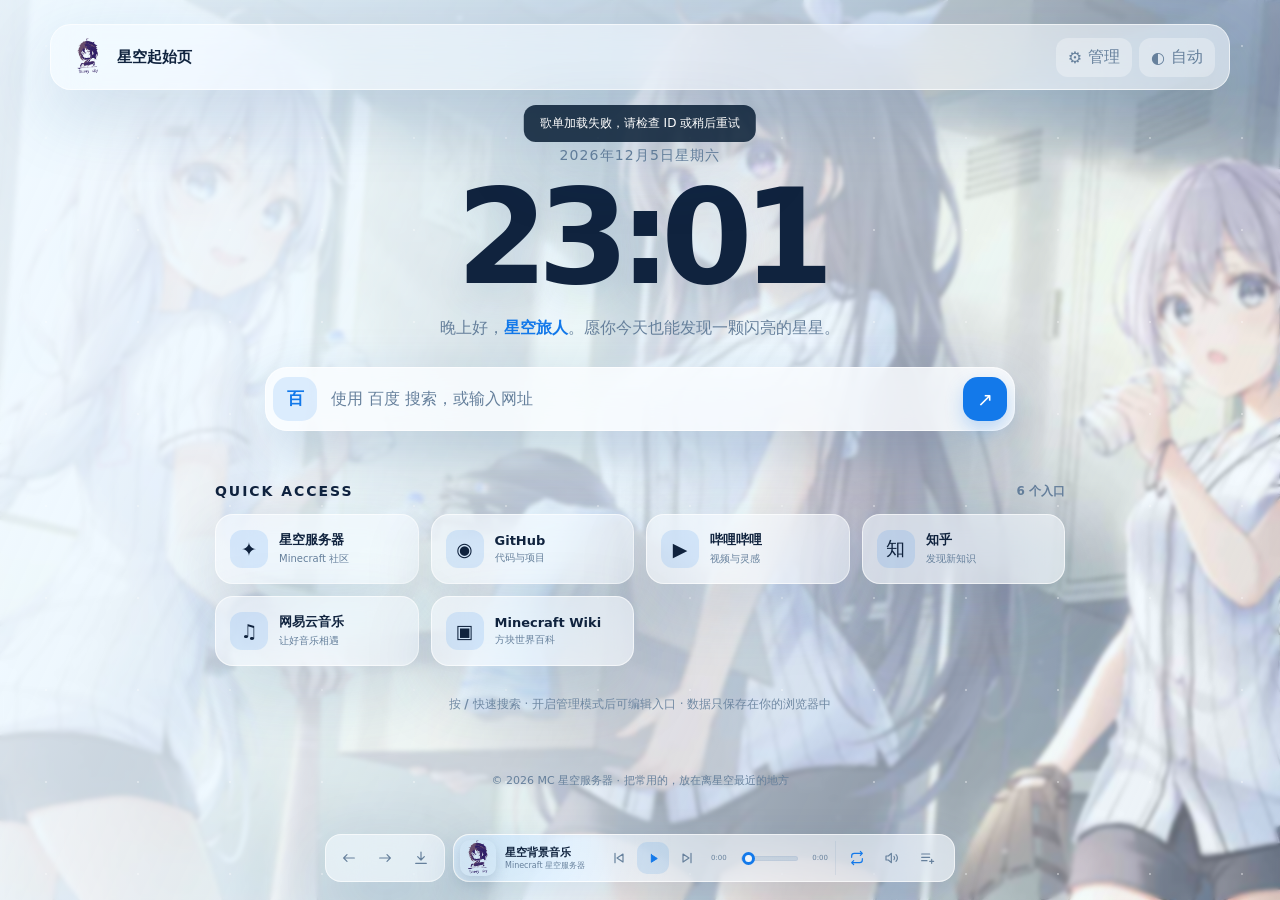
==== commit 71ae1c3a: "feat(music): 添加网易云歌单功能和搜索页面样式 - 添加网易云歌单 ID 输入框和加载功能 - 实现歌单加载状态管理和错误提示 - 添加背景图片预加载优化 - 更新链接卡片目标属性以适配搜" ====
--- a/search.html
+++ b/search.html
@@ -3,385 +3,93 @@
 <head>
   <meta charset="UTF-8">
   <meta name="viewport" content="width=device-width, initial-scale=1.0">
-  <meta name="theme-color" content="#dceeff">
-  <meta name="description" content="星空起始页，聚合搜索与常用网站快捷方式。">
+  <meta name="theme-color" content="#eaf5ff">
+  <meta name="description" content="星空起始页：搜索、快捷入口、时间与管理模式。">
   <title>星空起始页</title>
   <link rel="icon" href="img/logo.ico">
-  <link rel="preconnect" href="https://fonts.loli.net" crossorigin>
-  <link rel="preconnect" href="https://gstatic.loli.net" crossorigin>
-  <style>
-    :root{color-scheme:light;--text:#10233e;--muted:#5e7088;--line:rgba(255,255,255,.58);--glass:rgba(244,250,255,.58);--strong:rgba(250,253,255,.78);--accent:#1379ea;--shadow:0 24px 70px rgba(24,75,129,.16)}
-    *{box-sizing:border-box}html{scroll-behavior:smooth}body{min-width:320px;margin:0;color:var(--text);font-family:"Noto Sans SC",system-ui,sans-serif;background:#dcefff;overflow-x:hidden}button,input,a{font:inherit}a{color:inherit;text-decoration:none}button{color:inherit}button:focus-visible,a:focus-visible,input:focus-visible{outline:3px solid rgba(19,121,234,.32);outline-offset:3px}
-    .start-page{position:relative;min-height:100vh;padding:22px clamp(18px,4vw,64px) 100px}.start-page::before,.start-page::after{content:"";position:fixed;inset:0;z-index:-2;background-image:var(--remote-bg,url('img/bgpc.jpg'));background-position:center;background-size:cover;transform:scale(1.025);transition:background-image .6s ease}.start-page::after{z-index:-1;background:linear-gradient(100deg,rgba(239,248,255,.94),rgba(232,246,255,.76) 48%,rgba(225,241,255,.3));backdrop-filter:blur(2px)}
-    .topbar{position:relative;z-index:10;width:min(1440px,calc(100% - clamp(10px,4vw,56px)));height:70px;margin:0 auto;padding:0 13px 0 20px;display:flex;align-items:center;justify-content:space-between;border:1px solid var(--line);border-radius:22px;background:var(--glass);box-shadow:var(--shadow);backdrop-filter:blur(22px) saturate(135%);animation:slide-down .75s both}
-    .brand{display:flex;align-items:center;gap:10px;font-weight:800}.brand img{width:38px;height:38px;border-radius:11px;object-fit:contain}.desktop-nav{display:flex;gap:38px;font-size:14px;font-weight:600}.desktop-nav a{opacity:.72;transition:.25s}.desktop-nav a:hover{color:var(--accent);opacity:1;transform:translateY(-2px)}.top-actions{display:flex;gap:8px}.icon-btn{border:0;border-radius:13px;padding:10px 13px;background:rgba(255,255,255,.38);font-size:13px;cursor:pointer;transition:.25s}.icon-btn:hover{transform:translateY(-3px);background:rgba(255,255,255,.72)}
-    main{width:min(1320px,100%);margin:auto}.hero{min-height:600px;display:grid;grid-template-columns:1.06fr .94fr;align-items:center;gap:clamp(32px,7vw,110px);padding:45px 3% 35px}.hero-copy{max-width:680px;animation:rise-in .8s .08s both}.eyebrow{display:flex;align-items:center;gap:9px;color:var(--accent);font-size:13px;font-weight:700;letter-spacing:.12em}.eyebrow i{width:24px;height:2px;background:var(--accent)}h1{margin:18px 0 18px;font-size:clamp(44px,5vw,68px);line-height:1.08;letter-spacing:-.055em;font-weight:900}h1 span{color:var(--accent)}.hero-copy>p{max-width:590px;margin:0;color:var(--muted);font-size:16px;line-height:1.8}.greeting{font-size:inherit!important;font-weight:inherit!important;margin:0!important;color:inherit!important}
-    .search-area{position:relative;z-index:5;width:min(650px,100%);margin-top:30px}.search-box{display:flex;align-items:center;padding:7px;border:1px solid var(--line);border-radius:18px;background:var(--strong);box-shadow:0 18px 45px rgba(18,66,112,.18);backdrop-filter:blur(22px)}.engine-button{display:flex;align-items:center;gap:7px;flex:0 0 auto;height:46px;padding:0 12px;border:0;border-radius:13px;background:transparent;font-weight:700;cursor:pointer}.engine-button:hover,.engine-button[aria-expanded=true]{background:rgba(39,139,231,.1)}.engine-logo{display:grid;place-items:center;width:25px;height:25px;border-radius:8px;color:#fff;background:var(--engine-color,#1379ea);font-size:12px;font-weight:900}.chevron{color:var(--muted);font-size:9px}.search-box input{flex:1;min-width:0;height:46px;padding:0 10px;border:0;outline:0;color:var(--text);background:transparent;font-size:16px}.submit-search{height:46px;padding:0 21px;border:0;border-radius:13px;color:#fff;background:var(--accent);font-weight:700;cursor:pointer;box-shadow:0 12px 25px rgba(19,121,234,.25);transition:.25s}.submit-search:hover{transform:translateY(-2px);box-shadow:0 18px 34px rgba(19,121,234,.34)}.engine-menu{position:absolute;top:calc(100% + 10px);left:0;width:210px;padding:8px;border:1px solid var(--line);border-radius:18px;background:var(--strong);box-shadow:0 18px 45px rgba(20,55,88,.22);backdrop-filter:blur(22px)}.engine-menu[hidden],.modal-backdrop[hidden],.toast[hidden]{display:none}.engine-option{display:flex;align-items:center;gap:10px;width:100%;padding:10px;border:0;border-radius:12px;text-align:left;background:transparent;font-weight:650;cursor:pointer}.engine-option:hover,.engine-option.active{background:rgba(39,139,231,.11)}
-    .hero-orbit{position:relative;min-width:0;height:440px;display:grid;place-items:center;overflow:hidden;animation:orbit-enter 1s .18s both}.orbit-line{position:absolute;border:1px solid rgba(46,137,224,.23);border-radius:50%;transform:rotate(-18deg)}.orbit-one{width:460px;height:260px}.orbit-two{width:350px;height:430px;transform:rotate(35deg)}.planet-card{position:relative;z-index:2;width:min(350px,82%);padding:12px;border:1px solid var(--line);border-radius:34px;background:var(--strong);box-shadow:var(--shadow);transform:rotate(2deg);transition:.5s}.planet-card:hover{transform:rotate(0) translateY(-7px)}.planet-card img{display:block;width:100%;height:260px;border-radius:25px;object-fit:cover}.planet-card div{position:absolute;left:31px;bottom:32px;color:#fff;text-shadow:0 2px 18px rgba(0,0,0,.55)}.planet-card span{display:block;font-size:9px;letter-spacing:.22em}.planet-card strong{font-size:22px;line-height:1.25}.floating-note{position:absolute;right:1%;bottom:42px;z-index:3;padding:12px 17px;border:1px solid var(--line);border-radius:16px;background:var(--glass);box-shadow:var(--shadow);font-size:13px;font-weight:700;animation:gentle-float 4s ease-in-out infinite}.floating-note span{margin:0 4px;color:var(--accent)}
-    .content-section{padding:45px 3% 60px}.section-heading{display:flex;align-items:end;justify-content:space-between;margin-bottom:22px}.section-heading span{color:var(--accent);font-size:10px;letter-spacing:.2em;font-weight:800}.section-heading h2{margin:5px 0 0;font-size:30px}.section-heading p{color:var(--muted)}.content-panel{padding:22px;border:1px solid var(--line);border-radius:28px;background:var(--glass);box-shadow:var(--shadow);backdrop-filter:blur(22px)}.panel-head{display:flex;align-items:center;justify-content:space-between;gap:16px;margin-bottom:18px}.path{display:flex;align-items:center;gap:6px;min-width:0;overflow:auto;scrollbar-width:none}.path::-webkit-scrollbar{display:none}.path button{flex:0 0 auto;padding:6px 8px;border:0;border-radius:9px;color:var(--muted);background:transparent;font-weight:700;cursor:pointer}.path button:last-child{color:var(--text);background:rgba(255,255,255,.4)}.path span{color:#91a3b4}.panel-actions{display:flex;gap:8px}.soft-button{height:38px;padding:0 13px;border:1px solid var(--line);border-radius:12px;background:rgba(255,255,255,.38);font-weight:700;cursor:pointer;transition:.25s}.soft-button:hover,.soft-button.active{color:var(--accent);background:rgba(255,255,255,.72);transform:translateY(-2px)}
-    .shortcut-grid{display:grid;grid-template-columns:repeat(3,minmax(0,1fr));gap:14px;min-height:96px}.shortcut{position:relative;min-width:0;height:92px;border:1px solid var(--line);border-radius:22px;background:rgba(255,255,255,.25);transition:.35s}.shortcut:hover{transform:translateY(-5px);background:var(--strong);box-shadow:0 22px 45px rgba(24,75,129,.18)}.shortcut.dragging{opacity:.42;transform:scale(.96)}.shortcut.drag-over{box-shadow:inset 0 0 0 3px rgba(19,121,234,.42)}.shortcut-link{display:flex;flex-direction:row;align-items:center;justify-content:flex-start;gap:14px;width:100%;height:100%;padding:18px;border:0;color:var(--text);background:transparent;text-decoration:none;cursor:pointer}.shortcut-link::after{content:'↗';margin-left:auto;color:var(--accent);font-weight:800}.shortcut-link[data-open-folder]::after{content:'›';font-size:22px}.shortcut-icon{display:grid;place-items:center;flex:0 0 auto;width:48px;height:48px;overflow:hidden;border-radius:15px;color:var(--accent);background:rgba(34,132,229,.12);font-size:20px;font-weight:900;transition:.35s}.shortcut:hover .shortcut-icon{transform:rotate(-6deg) scale(1.08)}.shortcut-icon.folder{color:#d68c1e;background:rgba(232,169,40,.16);font-size:23px}.shortcut-icon img{width:27px;height:27px;object-fit:contain}.shortcut-title{min-width:0;overflow:hidden;text-overflow:ellipsis;white-space:nowrap;font-size:14px;font-weight:700;text-align:left}.item-tools{position:absolute;inset:5px 5px auto;display:none;align-items:center;justify-content:space-between;z-index:2}.editing .item-tools{display:flex}.editing .shortcut-link{padding-top:29px}.item-tools div{display:flex;gap:3px}.item-tools button{display:grid;place-items:center;width:25px;height:25px;padding:0;border:0;border-radius:8px;color:var(--muted);background:rgba(255,255,255,.9);cursor:pointer}.item-tools .delete-item{color:#c43e4a}.empty-state{grid-column:1/-1;display:grid;place-items:center;align-content:center;gap:9px;min-height:150px;color:var(--muted);text-align:center}.empty-state b{color:var(--text);font-size:16px}.empty-state button{border:0;color:var(--accent);background:transparent;font-weight:800;cursor:pointer}.footer-links{display:flex;justify-content:center;gap:18px;margin-top:10px;color:var(--muted);font-size:12px}.footer-links a:hover{color:var(--accent)}
-    .modal-backdrop{position:fixed;inset:0;z-index:20;display:grid;place-items:center;padding:20px;background:rgba(5,18,34,.5);backdrop-filter:blur(12px)}.modal{width:min(430px,100%);padding:27px;border:1px solid var(--line);border-radius:28px;background:var(--strong);box-shadow:0 30px 80px rgba(9,36,61,.3)}.modal-head{display:flex;align-items:start;justify-content:space-between;margin-bottom:20px}.modal h2{margin:0 0 4px;font-size:22px}.modal-head p{margin:0;color:var(--muted);font-size:13px}.close-modal{width:34px;height:34px;border:0;border-radius:10px;color:var(--muted);background:rgba(255,255,255,.4);font-size:20px;cursor:pointer}.type-switch{display:grid;grid-template-columns:1fr 1fr;gap:6px;padding:5px;margin-bottom:17px;border-radius:13px;background:rgba(95,143,188,.1)}.type-switch button{height:37px;border:0;border-radius:9px;color:var(--muted);background:transparent;font-weight:700;cursor:pointer}.type-switch button.active{color:var(--text);background:var(--strong);box-shadow:0 4px 12px rgba(35,70,103,.09)}.field{display:grid;gap:7px;margin-top:14px;text-align:left}.field span{font-size:13px;font-weight:750}.field input{width:100%;height:46px;padding:0 13px;border:1px solid rgba(125,158,188,.35);border-radius:12px;color:var(--text);background:rgba(255,255,255,.7);outline:0}.field input:focus{border-color:#62a9ec;box-shadow:0 0 0 3px rgba(19,121,234,.12)}.form-error{min-height:20px;margin:8px 0 0;color:#c43e4a;font-size:12px}.modal-actions{display:flex;justify-content:flex-end;gap:9px;margin-top:8px}.modal-actions button{height:42px;padding:0 17px;border:0;border-radius:12px;font-weight:750;cursor:pointer}.cancel-button{color:var(--muted);background:rgba(95,143,188,.1)}.save-button{color:#fff;background:var(--accent)}.toast{position:fixed;left:50%;bottom:30px;z-index:30;padding:11px 18px;border-radius:12px;color:#fff;background:rgba(13,35,58,.88);box-shadow:var(--shadow);font-size:13px;transform:translateX(-50%);animation:toast-in .35s both}
-    @media(max-width:900px){.topbar{width:calc(100% - 24px)}.desktop-nav{display:none}.hero{grid-template-columns:1fr;min-height:470px;padding:55px 10px 35px}.hero-copy{max-width:680px}.hero-orbit{display:none}.shortcut-grid{grid-template-columns:repeat(2,minmax(0,1fr))}}
-    @media(max-width:560px){.start-page{padding:12px 12px 70px}.topbar{height:60px;border-radius:18px;padding-left:12px}.brand span{font-size:14px}.brand img{width:33px;height:33px}.top-actions{gap:4px}.top-actions .icon-btn{width:36px;padding:0;font-size:0}.top-actions .icon-btn:first-child::after{content:'＋';font-size:18px}.top-actions .icon-btn:last-child::after{content:'↕';font-size:17px}.hero{min-height:420px;padding:55px 4px 30px}.hero h1{font-size:40px}.hero-copy>p{font-size:14px}.content-section{padding:35px 0 45px}.section-heading{margin-bottom:17px}.section-heading h2{font-size:26px}.section-heading p{display:none}.content-panel{padding:15px;border-radius:22px}.panel-head{align-items:flex-start;flex-direction:column}.panel-actions{align-self:flex-end;margin-top:-45px}.shortcut-grid{grid-template-columns:1fr;gap:9px}.shortcut{height:78px;border-radius:18px}.shortcut-link{padding:14px}.shortcut-icon{width:44px;height:44px}.modal-backdrop{padding:12px}.modal{padding:30px 17px 19px;border-radius:24px}}
-    @media(max-width:700px){.start-page::before{background-image:var(--remote-bg,url('img/bgpe.jpg'))}}
-    @media(max-width:390px){.hero h1{font-size:34px}.search-box input{font-size:15px;padding:0 5px}.engine-name{display:none}.engine-button{padding:0 9px}.submit-search{width:48px;padding:0;font-size:0}.submit-search::after{content:'搜索';font-size:12px}.content-panel{padding:12px}.shortcut-grid{gap:7px}.shortcut-title{font-size:12px}.soft-button{padding:0 10px}}
-    @media(prefers-reduced-motion:reduce){*{scroll-behavior:auto!important;animation:none!important;transition:none!important}}
-    @keyframes slide-down{from{opacity:0;transform:translateY(-25px)}to{opacity:1;transform:translateY(0)}}@keyframes rise-in{from{opacity:0;transform:translateY(24px)}to{opacity:1;transform:translateY(0)}}@keyframes orbit-enter{from{opacity:0;transform:translateX(35px) scale(.94)}to{opacity:1;transform:translateX(0) scale(1)}}@keyframes gentle-float{0%,100%{transform:translateY(0)}50%{transform:translateY(-8px)}}@keyframes toast-in{from{opacity:0;transform:translate(-50%,-10px) scale(.96)}to{opacity:1;transform:translate(-50%,0) scale(1)}}
-  </style>
+  <link rel="preload" as="image" href="img/bgpc.jpg" media="(min-width: 701px)">
+  <link rel="preload" as="image" href="img/bgpe.jpg" media="(max-width: 700px)">
+    <link rel="stylesheet" href="search.css">
 </head>
 <body>
-  <div class="start-page">
-    <header class="topbar">
-      <a class="brand" href="index.html" aria-label="返回星空服务器首页"><img src="img/Starry sky logo air.png" alt="星空服务器 Logo"><span>Minecraft 星空服务器</span></a>
-      <nav class="desktop-nav" aria-label="主导航"><a href="index.html">首页</a><a href="#shortcuts">导航</a><a href="index.html#sponsors">赞助榜</a></nav>
-      <div class="top-actions"><button class="icon-btn" type="button" id="top-add">＋ 添加</button><button class="icon-btn" type="button" id="top-edit">排列</button></div>
+  <div class="background" id="background"></div><div class="background-tint"></div><div class="stars"></div>
+  <div class="shell" id="app">
+    <header class="topbar glass">
+      <a class="brand" href="search.html" aria-label="星空起始页首页"><img src="img/Starry sky logo air.png" alt="星空 Logo"><span>星空起始页</span></a>
+      <div class="top-actions">
+        <button class="icon-btn" id="manageButton" type="button" title="开启管理模式" aria-pressed="false">⚙ <span class="label">管理</span></button>
+        <button class="icon-btn theme-button" id="themeButton" type="button" title="当前主题：自动"><span id="themeIcon" aria-hidden="true">◐</span><span class="theme-label" id="themeLabel">自动</span></button>
+      </div>
     </header>
-    <main>
-    <section class="hero" aria-labelledby="page-title">
-      <div class="hero-copy"><div class="eyebrow"><i></i> STARRY SKY · SEARCH</div><h1 id="page-title">从星空出发，<br><span>探索更远的世界。</span></h1><p id="greeting" class="greeting">今天想去哪里？</p>
-      <div class="search-area">
-        <form id="search-form" class="search-box" role="search">
-          <button id="engine-button" class="engine-button" type="button" aria-haspopup="listbox" aria-expanded="false">
-            <span id="engine-logo" class="engine-logo">B</span><span id="engine-name" class="engine-name">Bing</span><span class="chevron">▼</span>
-          </button>
-          <input id="search-input" type="search" autocomplete="off" placeholder="搜索网页" aria-label="搜索内容" autofocus required>
-          <button class="submit-search" type="submit">搜索</button>
+
+    <main class="main">
+      <section class="hero" aria-label="搜索区域">
+        <p class="date" id="dateText"></p>
+        <h1 class="clock" id="clock">00:00</h1>
+        <p class="greeting" id="greeting">愿你今天也能发现一颗闪亮的星星。</p>
+        <form class="search-box glass" id="searchForm" role="search">
+          <button class="engine-button" id="engineButton" type="button" aria-label="选择搜索引擎" aria-haspopup="listbox" aria-expanded="false">⌕</button>
+          <input class="search-input" id="searchInput" type="search" autocomplete="off" placeholder="搜索互联网，或输入网址" aria-label="搜索互联网">
+          <button class="search-submit" type="submit" aria-label="开始搜索">↗</button>
+          <div class="engine-menu hidden" id="engineMenu" role="listbox" aria-label="搜索引擎"></div>
         </form>
-        <div id="engine-menu" class="engine-menu" role="listbox" aria-label="选择搜索引擎" hidden></div>
-      </div>
-      </div>
-      <aside class="hero-orbit" aria-label="星空服务器展示"><div class="orbit-line orbit-one"></div><div class="orbit-line orbit-two"></div><div class="planet-card"><img src="img/Starry sky logo.jpg" alt="MC 星空服务器"><div><span>STARRY SKY SERVER</span><strong>一起仰望<br>同一片星空</strong></div></div><div class="floating-note">自由生存 <span>·</span> 和谐社区</div></aside>
-    </section>
-
-    <section id="shortcuts" class="content-section" aria-labelledby="shortcut-heading">
-      <div class="section-heading"><div><span>QUICK ACCESS</span><h2 id="shortcut-heading">探索星空</h2></div><p>在这里找到冒险所需的一切</p></div>
-      <div class="content-panel"><div class="panel-head"><nav id="folder-path" class="path" aria-label="快捷方式路径"><button type="button">快捷方式</button></nav><div class="panel-actions"><button id="edit-button" class="soft-button" type="button" aria-pressed="false">排列</button><button id="add-button" class="soft-button" type="button">＋ 添加</button></div></div>
-      <div id="shortcut-grid" class="shortcut-grid"></div></div>
-    </section>
+      </section>
+      <section class="quick-section manage-off" id="quickSection" aria-labelledby="quickTitle">
+        <div class="section-heading"><h2 id="quickTitle">QUICK ACCESS</h2><span><i class="manage-hint">管理模式已开启 · </i><b id="linkCount">0 个入口</b></span></div>
+        <div class="quick-grid" id="quickGrid"></div>
+      </section>
+      <p class="tip">按 <b>/</b> 快速搜索 · 开启管理模式后可编辑入口 · 数据只保存在你的浏览器中</p>
     </main>
-    <footer class="footer-links"><a href="index.html">返回服务器首页</a><a href="javascript:void(0)" id="reset-button">恢复默认快捷方式</a></footer>
+    <footer>© 2026 MC 星空服务器 · 把常用的，放在离星空最近的地方</footer>
   </div>
 
-  <div id="item-modal" class="modal-backdrop" hidden>
-    <section class="modal" role="dialog" aria-modal="true" aria-labelledby="modal-title">
-      <div class="modal-head"><div><h2 id="modal-title">添加快捷方式</h2><p id="modal-description">添加到当前文件夹</p></div><button class="close-modal" type="button" aria-label="关闭">×</button></div>
-      <div class="type-switch" role="group" aria-label="添加类型"><button class="active" type="button" data-type="link">网页</button><button type="button" data-type="folder">文件夹</button></div>
-      <form id="item-form" novalidate>
-        <label class="field"><span id="title-label">名称</span><input id="item-title" maxlength="30" autocomplete="off" required></label>
-        <label id="url-field" class="field"><span>网址</span><input id="item-url" type="text" inputmode="url" placeholder="例如 www.bilibili.com" autocomplete="url"></label>
-        <p id="form-error" class="form-error" role="alert"></p>
-        <div class="modal-actions"><button class="cancel-button" type="button">取消</button><button class="save-button" type="submit">添加</button></div>
-      </form>
-    </section>
+  <div class="utility-bar" aria-label="页面工具">
+    <div class="background-tools glass">
+      <button id="previousBackground" type="button" title="上一张背景" aria-label="上一张背景"><svg viewBox="0 0 24 24" aria-hidden="true"><path d="M9 7l-5 5 5 5M20 12H5"/></svg></button>
+      <button id="nextBackground" type="button" title="随机背景" aria-label="随机背景"><svg viewBox="0 0 24 24" aria-hidden="true"><path d="M15 7l5 5-5 5M4 12h15"/></svg></button>
+      <button id="downloadBackground" type="button" title="下载当前背景" aria-label="下载当前背景"><svg viewBox="0 0 24 24" aria-hidden="true"><path d="M12 3v12M7 10l5 5 5-5M4 20h16"/></svg></button>
+    </div>
+    <div class="music-player glass">
+      <div class="track-summary">
+        <div class="cover-wrap"><img id="trackCover" src="img/Starry sky logo air.png" alt="歌曲封面"><i id="playingDot" class="hidden"></i></div>
+        <div class="track-info"><strong id="trackName">星空背景音乐</strong><span id="trackArtist">Minecraft 星空服务器</span></div>
+      </div>
+      <div class="playback-center">
+        <div class="playback-controls">
+          <button id="previousTrack" type="button" class="player-control" title="上一首" aria-label="上一首"><svg viewBox="0 0 24 24" aria-hidden="true"><path d="M6 5v14M18 6l-9 6 9 6V6z"/></svg></button>
+          <button id="playMusic" type="button" class="player-control play-control" title="播放音乐" aria-label="播放音乐"><svg viewBox="0 0 24 24" aria-hidden="true"><path d="M8 5v14l11-7L8 5z"/></svg></button>
+          <button id="nextTrack" type="button" class="player-control" title="下一首" aria-label="下一首"><svg viewBox="0 0 24 24" aria-hidden="true"><path d="M18 5v14M6 6l9 6-9 6V6z"/></svg></button>
+        </div>
+        <div class="progress-row"><small id="currentTime">0:00</small><input id="musicProgress" class="player-range" type="range" min="0" max="0" value="0" step="0.1" aria-label="播放进度"><small id="duration">0:00</small></div>
+      </div>
+      <div class="player-actions">
+        <button id="playMode" type="button" class="player-control mode-button" title="播放模式：顺序循环" aria-label="播放模式：顺序循环"><svg viewBox="0 0 24 24" aria-hidden="true"><path d="M17 2l3 3-3 3M4 11V9a4 4 0 014-4h12M7 22l-3-3 3-3M20 13v2a4 4 0 01-4 4H4"/></svg></button>
+        <div class="volume-control">
+          <button id="volumeButton" type="button" class="player-control volume-button" title="调节音量" aria-label="调节音量" aria-expanded="false"><svg viewBox="0 0 24 24" aria-hidden="true"><path d="M11 5L6.5 9H3v6h3.5l4.5 4V5zM15 9.5a4 4 0 010 5M18 7a7 7 0 010 10"/></svg></button>
+          <div class="volume-popover glass-strong hidden" id="volumePopover"><small>音量</small><input id="volumeSlider" class="player-range" type="range" min="0" max="1" step="0.01" value="0.7" aria-label="音量"><span id="volumeText">70</span></div>
+        </div>
+        <button id="playlistButton" type="button" class="player-control list-control" title="播放列表" aria-label="打开播放列表" aria-expanded="false"><svg viewBox="0 0 24 24" aria-hidden="true"><path d="M4 6h12M4 11h12M4 16h8M19 14v6M16 17h6"/></svg></button>
+      </div>
+      <section id="playlistPanel" class="playlist-panel glass-strong hidden" aria-label="播放列表">
+        <header class="playlist-header"><div><strong>播放列表</strong><small>选择要播放的歌曲</small></div><span class="playlist-count" id="playlistCount">1 首</span><button id="playlistClose" type="button" class="playlist-close" aria-label="关闭播放列表">×</button></header>
+        <form class="playlist-config" id="playlistConfig"><label for="playlistId">网易云歌单 ID</label><div><input id="playlistId" inputmode="numeric" placeholder="例如 2114319187"><button id="playlistLoad" type="submit"><span>加载歌单</span><i aria-hidden="true"></i></button></div></form>
+        <div class="playlist-items" id="playlistItems"></div>
+      </section>
+    </div>
   </div>
-  <div id="toast" class="toast" role="status" hidden></div>
+  <audio id="audio" preload="none"></audio>
 
-  <script>
-    (() => {
-      const STORAGE_KEY = 'starry-start-page-shortcuts-v1';
-      const ENGINE_KEY = 'starry-start-page-engine-v1';
-      const engines = [
-        { id: 'bing', name: 'Bing', mark: 'B', color: '#087bea', url: 'https://cn.bing.com/search?q=' },
-        { id: 'baidu', name: '百度', mark: '百', color: '#315efb', url: 'https://www.baidu.com/s?wd=' },
-        { id: 'google', name: 'Google', mark: 'G', color: '#4285f4', url: 'https://www.google.com/search?q=' },
-        { id: 'duckduckgo', name: 'DuckDuckGo', mark: 'D', color: '#de5833', url: 'https://duckduckgo.com/?q=' },
-        { id: 'sogou', name: '搜狗', mark: '搜', color: '#f36f21', url: 'https://www.sogou.com/web?query=' },
-        { id: 'so', name: '360 搜索', mark: '360', color: '#20ad66', url: 'https://www.so.com/s?q=' }
-      ];
-      const defaultItems = [
-        { id: 'server', type: 'link', title: '星空服务器', url: 'index.html' },
-        { id: 'bilibili', type: 'link', title: '哔哩哔哩', url: 'https://www.bilibili.com' },
-        { id: 'github', type: 'link', title: 'GitHub', url: 'https://github.com' },
-        { id: 'tools', type: 'folder', title: '常用工具', children: [
-          { id: 'translate', type: 'link', title: '百度翻译', url: 'https://fanyi.baidu.com' },
-          { id: 'speedtest', type: 'link', title: 'Speedtest', url: 'https://www.speedtest.net' }
-        ] }
-      ];
+  <div class="modal-backdrop hidden" id="modalBackdrop" role="presentation">
+    <form class="modal" id="linkForm" role="dialog" aria-modal="true" aria-labelledby="linkModalTitle">
+      <h2 id="linkModalTitle">添加快捷入口</h2>
+      <label class="form-field">名称<input name="title" required maxlength="20" placeholder="例如：我的博客"></label>
+      <label class="form-field">网址<input name="url" required type="url" placeholder="https://example.com"></label>
+      <label class="form-field">图标（可选）<input name="icon" maxlength="2" placeholder="🌐"></label>
+      <div class="modal-actions"><button type="button" id="cancelLink">取消</button><button class="primary" type="submit">保存入口</button></div>
+    </form>
+  </div>
+  <div class="toast hidden" id="toast" role="status" aria-live="polite"></div>
 
-      const $ = selector => document.querySelector(selector);
-      const grid = $('#shortcut-grid');
-      const pathNav = $('#folder-path');
-      const modal = $('#item-modal');
-      let items = loadItems();
-      let folderPath = [];
-      let editing = false;
-      let itemType = 'link';
-      let draggedId = null;
-      let currentEngine = engines.find(engine => engine.id === localStorage.getItem(ENGINE_KEY)) || engines[0];
-
-      function cloneDefaults() {
-        return JSON.parse(JSON.stringify(defaultItems));
-      }
-
-      function isValidItem(item) {
-        return item && typeof item.id === 'string' && typeof item.title === 'string' &&
-          ((item.type === 'link' && typeof item.url === 'string') ||
-          (item.type === 'folder' && Array.isArray(item.children) && item.children.every(isValidItem)));
-      }
-
-      function loadItems() {
-        try {
-          const saved = JSON.parse(localStorage.getItem(STORAGE_KEY));
-          return Array.isArray(saved) && saved.every(isValidItem) ? saved : cloneDefaults();
-        } catch (_) {
-          return cloneDefaults();
-        }
-      }
-
-      function saveItems() {
-        localStorage.setItem(STORAGE_KEY, JSON.stringify(items));
-      }
-
-      function currentItems() {
-        let list = items;
-        for (const id of folderPath) {
-          const folder = list.find(item => item.id === id && item.type === 'folder');
-          if (!folder) { folderPath = []; return items; }
-          list = folder.children;
-        }
-        return list;
-      }
-
-      function makeId() {
-        return `${Date.now().toString(36)}-${Math.random().toString(36).slice(2, 8)}`;
-      }
-
-      function normalizeUrl(value) {
-        const trimmed = value.trim();
-        if (!trimmed) throw new Error('请输入网址');
-        const candidate = /^(https?:\/\/|\.\/|\.\.\/|\/)/i.test(trimmed) ? trimmed : `https://${trimmed}`;
-        if (/^(\.\/|\.\.\/|\/)/.test(candidate)) return candidate;
-        const parsed = new URL(candidate);
-        if (!['http:', 'https:'].includes(parsed.protocol)) throw new Error('仅支持 HTTP 或 HTTPS 网址');
-        return parsed.href;
-      }
-
-      function faviconUrl(url) {
-        try {
-          const parsed = new URL(url, location.href);
-          if (!/^https?:$/.test(parsed.protocol)) return '';
-          return `https://www.google.com/s2/favicons?domain=${encodeURIComponent(parsed.hostname)}&sz=64`;
-        } catch (_) { return ''; }
-      }
-
-      function renderEngines() {
-        const menu = $('#engine-menu');
-        menu.replaceChildren(...engines.map(engine => {
-          const button = document.createElement('button');
-          button.type = 'button';
-          button.className = `engine-option${engine.id === currentEngine.id ? ' active' : ''}`;
-          button.role = 'option';
-          button.setAttribute('aria-selected', String(engine.id === currentEngine.id));
-          button.dataset.id = engine.id;
-          const logo = document.createElement('span');
-          logo.className = 'engine-logo';
-          logo.style.setProperty('--engine-color', engine.color);
-          logo.textContent = engine.mark;
-          const name = document.createElement('span');
-          name.textContent = engine.name;
-          button.append(logo, name);
-          return button;
-        }));
-        $('#engine-logo').textContent = currentEngine.mark;
-        $('#engine-logo').style.setProperty('--engine-color', currentEngine.color);
-        $('#engine-name').textContent = currentEngine.name;
-        $('#search-input').placeholder = `使用 ${currentEngine.name} 搜索`;
-      }
-
-      function closeEngineMenu() {
-        $('#engine-menu').hidden = true;
-        $('#engine-button').setAttribute('aria-expanded', 'false');
-      }
-
-      function renderPath() {
-        const parts = [{ id: null, title: '快捷方式' }];
-        let list = items;
-        for (const id of folderPath) {
-          const folder = list.find(item => item.id === id);
-          if (!folder) break;
-          parts.push({ id, title: folder.title });
-          list = folder.children;
-        }
-        pathNav.replaceChildren();
-        parts.forEach((part, index) => {
-          if (index) { const separator = document.createElement('span'); separator.textContent = '/'; pathNav.append(separator); }
-          const button = document.createElement('button');
-          button.type = 'button';
-          button.textContent = part.title;
-          button.dataset.depth = index;
-          pathNav.append(button);
-        });
-      }
-
-      function createIcon(item) {
-        const icon = document.createElement('span');
-        icon.className = `shortcut-icon${item.type === 'folder' ? ' folder' : ''}`;
-        if (item.type === 'folder') {
-          icon.textContent = '▰';
-          return icon;
-        }
-        const favicon = faviconUrl(item.url);
-        icon.textContent = item.title.trim().slice(0, 1).toUpperCase() || '站';
-        if (favicon) {
-          const image = document.createElement('img');
-          image.src = favicon;
-          image.alt = '';
-          image.addEventListener('load', () => { icon.textContent = ''; icon.append(image); });
-          image.addEventListener('error', () => image.remove());
-        }
-        return icon;
-      }
-
-      function renderItems() {
-        renderPath();
-        grid.classList.toggle('editing', editing);
-        const list = currentItems();
-        if (!list.length) {
-          const empty = document.createElement('div');
-          empty.className = 'empty-state';
-          const title = document.createElement('b'); title.textContent = '这里还是空的';
-          const text = document.createElement('span'); text.textContent = '添加网页或文件夹，建立你的快捷入口';
-          const add = document.createElement('button'); add.type = 'button'; add.textContent = '＋ 添加第一个快捷方式'; add.addEventListener('click', openModal);
-          empty.append(title, text, add); grid.replaceChildren(empty); return;
-        }
-        grid.replaceChildren(...list.map((item, index) => {
-          const card = document.createElement('article');
-          card.className = 'shortcut'; card.draggable = editing; card.dataset.id = item.id;
-          const link = document.createElement(item.type === 'folder' ? 'button' : 'a');
-          link.className = 'shortcut-link';
-          if (item.type === 'folder') { link.type = 'button'; link.dataset.openFolder = item.id; }
-          else { link.href = item.url; }
-          const title = document.createElement('span'); title.className = 'shortcut-title'; title.textContent = item.title;
-          link.append(createIcon(item), title);
-          const tools = document.createElement('div'); tools.className = 'item-tools';
-          const moves = document.createElement('div');
-          const previous = document.createElement('button'); previous.type = 'button'; previous.dataset.move = '-1'; previous.setAttribute('aria-label', `向前移动 ${item.title}`); previous.textContent = '‹'; previous.disabled = index === 0;
-          const next = document.createElement('button'); next.type = 'button'; next.dataset.move = '1'; next.setAttribute('aria-label', `向后移动 ${item.title}`); next.textContent = '›'; next.disabled = index === list.length - 1;
-          const remove = document.createElement('button'); remove.type = 'button'; remove.className = 'delete-item'; remove.dataset.delete = item.id; remove.setAttribute('aria-label', `删除 ${item.title}`); remove.textContent = '×';
-          moves.append(previous, next); tools.append(moves, remove); card.append(link, tools); return card;
-        }));
-      }
-
-      function setEditing(value) {
-        editing = value;
-        $('#edit-button').classList.toggle('active', value);
-        $('#edit-button').setAttribute('aria-pressed', String(value));
-        $('#edit-button').textContent = value ? '完成' : '排列';
-        renderItems();
-      }
-
-      function openModal() {
-        itemType = 'link';
-        $('#item-form').reset();
-        $('#form-error').textContent = '';
-        updateTypeSwitch();
-        modal.hidden = false;
-        document.body.style.overflow = 'hidden';
-        setTimeout(() => $('#item-title').focus(), 0);
-      }
-
-      function closeModal() {
-        modal.hidden = true;
-        document.body.style.overflow = '';
-        $('#add-button').focus();
-      }
-
-      function updateTypeSwitch() {
-        document.querySelectorAll('.type-switch button').forEach(button => button.classList.toggle('active', button.dataset.type === itemType));
-        $('#url-field').hidden = itemType === 'folder';
-        $('#modal-title').textContent = itemType === 'folder' ? '新建文件夹' : '添加快捷方式';
-        $('#title-label').textContent = itemType === 'folder' ? '文件夹名称' : '名称';
-      }
-
-      let toastTimer;
-      function showToast(message) {
-        const toast = $('#toast'); toast.textContent = message; toast.hidden = false;
-        clearTimeout(toastTimer); toastTimer = setTimeout(() => { toast.hidden = true; }, 1800);
-      }
-
-      function updateGreeting() {
-        const hour = new Date().getHours();
-        const period = hour < 6 ? '夜深了' : hour < 11 ? '早上好' : hour < 14 ? '中午好' : hour < 18 ? '下午好' : '晚上好';
-        $('#greeting').textContent = `${period}，今天想去哪里？`;
-      }
-
-      $('#engine-button').addEventListener('click', () => {
-        const willOpen = $('#engine-menu').hidden;
-        $('#engine-menu').hidden = !willOpen;
-        $('#engine-button').setAttribute('aria-expanded', String(willOpen));
-      });
-      $('#engine-menu').addEventListener('click', event => {
-        const option = event.target.closest('.engine-option'); if (!option) return;
-        currentEngine = engines.find(engine => engine.id === option.dataset.id) || engines[0];
-        localStorage.setItem(ENGINE_KEY, currentEngine.id); renderEngines(); closeEngineMenu(); $('#search-input').focus();
-      });
-      $('#search-form').addEventListener('submit', event => {
-        event.preventDefault(); const query = $('#search-input').value.trim(); if (!query) return;
-        location.href = currentEngine.url + encodeURIComponent(query);
-      });
-      document.addEventListener('click', event => { if (!event.target.closest('.search-area')) closeEngineMenu(); });
-      document.addEventListener('keydown', event => { if (event.key === 'Escape') { closeEngineMenu(); if (!modal.hidden) closeModal(); } });
-
-      $('#add-button').addEventListener('click', openModal);
-      $('#edit-button').addEventListener('click', () => setEditing(!editing));
-      $('#top-add').addEventListener('click', openModal);
-      $('#top-edit').addEventListener('click', () => { setEditing(!editing); document.querySelector('#shortcuts').scrollIntoView({ behavior: 'smooth', block: 'center' }); });
-      pathNav.addEventListener('click', event => {
-        const button = event.target.closest('button'); if (!button) return;
-        folderPath = folderPath.slice(0, Number(button.dataset.depth)); renderItems();
-      });
-      grid.addEventListener('click', event => {
-        const folderButton = event.target.closest('[data-open-folder]');
-        if (folderButton && !editing) { folderPath.push(folderButton.dataset.openFolder); renderItems(); return; }
-        const removeButton = event.target.closest('[data-delete]');
-        if (removeButton) {
-          const list = currentItems(); const item = list.find(entry => entry.id === removeButton.dataset.delete);
-          if (item && confirm(`确定删除“${item.title}”${item.type === 'folder' ? '及其中的所有内容' : ''}吗？`)) {
-            list.splice(list.indexOf(item), 1); saveItems(); renderItems(); showToast('已删除');
-          }
-          return;
-        }
-        const moveButton = event.target.closest('[data-move]');
-        if (moveButton) {
-          const card = moveButton.closest('.shortcut'); const list = currentItems(); const from = list.findIndex(item => item.id === card.dataset.id); const to = from + Number(moveButton.dataset.move);
-          if (to >= 0 && to < list.length) { const [item] = list.splice(from, 1); list.splice(to, 0, item); saveItems(); renderItems(); }
-        }
-      });
-      grid.addEventListener('dragstart', event => { const card = event.target.closest('.shortcut'); if (!card || !editing) return; draggedId = card.dataset.id; card.classList.add('dragging'); event.dataTransfer.effectAllowed = 'move'; });
-      grid.addEventListener('dragover', event => { if (!draggedId) return; const card = event.target.closest('.shortcut'); if (!card || card.dataset.id === draggedId) return; event.preventDefault(); grid.querySelectorAll('.drag-over').forEach(item => item.classList.remove('drag-over')); card.classList.add('drag-over'); });
-      grid.addEventListener('drop', event => {
-        const target = event.target.closest('.shortcut'); if (!target || !draggedId || target.dataset.id === draggedId) return;
-        event.preventDefault(); const list = currentItems(); const from = list.findIndex(item => item.id === draggedId); const to = list.findIndex(item => item.id === target.dataset.id);
-        if (from >= 0 && to >= 0) { const [item] = list.splice(from, 1); list.splice(to, 0, item); saveItems(); renderItems(); }
-      });
-      grid.addEventListener('dragend', () => { draggedId = null; grid.querySelectorAll('.dragging,.drag-over').forEach(item => item.classList.remove('dragging', 'drag-over')); });
-
-      document.querySelectorAll('.type-switch button').forEach(button => button.addEventListener('click', () => { itemType = button.dataset.type; $('#form-error').textContent = ''; updateTypeSwitch(); }));
-      $('.close-modal').addEventListener('click', closeModal); $('.cancel-button').addEventListener('click', closeModal);
-      modal.addEventListener('click', event => { if (event.target === modal) closeModal(); });
-      $('#item-form').addEventListener('submit', event => {
-        event.preventDefault(); const title = $('#item-title').value.trim();
-        if (!title) { $('#form-error').textContent = '请输入名称'; $('#item-title').focus(); return; }
-        try {
-          const item = itemType === 'folder' ? { id: makeId(), type: 'folder', title, children: [] } : { id: makeId(), type: 'link', title, url: normalizeUrl($('#item-url').value) };
-          currentItems().push(item); saveItems(); closeModal(); renderItems(); showToast(itemType === 'folder' ? '文件夹已创建' : '快捷方式已添加');
-        } catch (error) { $('#form-error').textContent = error.message || '网址格式不正确'; $('#item-url').focus(); }
-      });
-      $('#reset-button').addEventListener('click', () => {
-        if (!confirm('确定恢复默认快捷方式吗？当前的快捷方式和文件夹将被替换。')) return;
-        items = cloneDefaults(); folderPath = []; saveItems(); setEditing(false); showToast('已恢复默认设置');
-      });
-
-      const loadFont = () => { const stylesheet = document.createElement('link'); stylesheet.rel = 'stylesheet'; stylesheet.href = 'https://fonts.loli.net/css2?family=Noto+Sans+SC:wght@400;500;600;700;800;900&display=swap'; document.head.appendChild(stylesheet); };
-      if ('requestIdleCallback' in window) requestIdleCallback(loadFont, { timeout: 3000 }); else setTimeout(loadFont, 1200);
-      const mobile = matchMedia('(max-width: 700px)').matches;
-      fetch(mobile ? 'https://www.loliapi.com/acg/pe/?type=url' : 'https://www.loliapi.com/acg/pc/?type=url')
-        .then(response => { if (!response.ok) throw new Error(); return response.text(); })
-      .then(value => { const url = value.trim(); if (!/^https?:\/\//i.test(url)) throw new Error(); const image = new Image(); image.onload = () => { document.querySelector('.start-page').style.setProperty('--remote-bg', `url("${url.replace(/"/g, '%22')}")`); }; image.src = url; })
-        .catch(() => {});
-
-      renderEngines(); renderItems(); updateGreeting();
-    })();
-  </script>
+    <script src="search.js" defer></script>
 </body>
 </html>
--- a/search.css
+++ b/search.css
@@ -0,0 +1,228 @@
+    :root {
+      color-scheme: light;
+      --text: #10233e;
+      --muted: #66809c;
+      --accent: #1379ea;
+      --accent-soft: rgba(19,121,234,.12);
+      --glass: rgba(244,250,255,.58);
+      --glass-strong: rgba(250,253,255,.82);
+      --line: rgba(255,255,255,.62);
+      --shadow: 0 24px 70px rgba(24,75,129,.17);
+    }
+    :root[data-theme="dark"] {
+      color-scheme: dark;
+      --text: #edf6ff;
+      --muted: #abc0d8;
+      --accent: #65b5ff;
+      --accent-soft: rgba(101,181,255,.15);
+      --glass: rgba(10,25,46,.58);
+      --glass-strong: rgba(13,31,54,.84);
+      --line: rgba(255,255,255,.16);
+      --shadow: 0 24px 70px rgba(0,0,0,.36);
+    }
+    * { box-sizing: border-box; }
+    html, body { min-width: 320px; min-height: 100%; }
+    body { margin: 0; overflow-x: hidden; font-family: "Noto Sans SC", system-ui, -apple-system, BlinkMacSystemFont, "Segoe UI", sans-serif; color: var(--text); background: #dcefff; }
+    button, input { font: inherit; color: inherit; }
+    button { border: 0; cursor: pointer; }
+    button:focus-visible, a:focus-visible, input:focus-visible { outline: 3px solid rgba(19,121,234,.4); outline-offset: 3px; }
+    a { color: inherit; text-decoration: none; }
+    .background, .background-tint, .stars { position: fixed; inset: 0; pointer-events: none; }
+    .background { z-index: -3; background-position: center; background-size: cover; transform: scale(1.04); transition: background-image .65s ease, transform 1.2s ease; }
+    .background-tint { z-index: -2; background: linear-gradient(115deg, rgba(239,248,255,.94), rgba(232,246,255,.74) 50%, rgba(225,241,255,.3)); backdrop-filter: blur(2px); }
+    [data-theme="dark"] .background-tint { background: linear-gradient(115deg, rgba(4,15,30,.92), rgba(8,28,52,.72) 50%, rgba(5,17,33,.42)); }
+    .stars { z-index: -1; opacity: .45; background-image: radial-gradient(circle, rgba(255,255,255,.8) 1px, transparent 1.5px); background-size: 92px 92px; mix-blend-mode: overlay; animation: drift 24s linear infinite; }
+    .glass { border: 1px solid var(--line); background: var(--glass); box-shadow: var(--shadow); backdrop-filter: blur(22px) saturate(135%); -webkit-backdrop-filter: blur(22px) saturate(135%); }
+    .glass-strong { border: 1px solid var(--line); background: var(--glass-strong); box-shadow: var(--shadow); backdrop-filter: blur(25px) saturate(145%); -webkit-backdrop-filter: blur(25px) saturate(145%); }
+    .shell { width: min(1180px, calc(100% - 36px)); min-height: 100vh; margin: auto; padding: 24px 0 112px; display: flex; flex-direction: column; }
+    .topbar { height: 66px; padding: 0 14px 0 18px; border-radius: 21px; display: flex; align-items: center; justify-content: space-between; animation: slide-down .7s cubic-bezier(.22,1,.36,1) both; }
+    .brand { display: flex; align-items: center; gap: 10px; font-size: 15px; font-weight: 850; }
+    .brand img { width: 38px; height: 38px; border-radius: 12px; object-fit: contain; }
+    .top-actions { display: flex; gap: 7px; }
+    .icon-btn { display: inline-flex; align-items: center; gap: 6px; padding: 9px 12px; border-radius: 12px; color: var(--muted); background: rgba(255,255,255,.3); transition: transform .25s, background .25s, color .25s; }
+    .icon-btn:hover, .icon-btn.active { color: var(--text); background: rgba(255,255,255,.55); transform: translateY(-2px); }
+    .main { flex: 1; display: flex; flex-direction: column; justify-content: center; padding: 52px 4% 40px; }
+    .hero { position: relative; z-index: 2; text-align: center; animation: rise-in .8s .1s cubic-bezier(.22,1,.36,1) both; }
+    .date { margin: 0 0 12px; color: var(--muted); font-size: 14px; letter-spacing: .08em; }
+    .clock { margin: 0; font-size: clamp(64px, 12vw, 132px); line-height: .92; letter-spacing: -.08em; font-weight: 900; text-shadow: 0 10px 35px rgba(20,80,140,.12); user-select: none; -webkit-user-select: none; }
+    .greeting { margin: 19px 0 28px; color: var(--muted); font-size: 16px; }
+    .greeting b { color: var(--accent); }
+    .search-box { width: min(750px,100%); margin: auto; position: relative; display: flex; align-items: center; padding: 7px; border-radius: 22px; background: var(--glass-strong); box-shadow: 0 20px 60px rgba(24,75,129,.2); animation: search-pop .8s .22s cubic-bezier(.22,1,.36,1) both; }
+    .engine-button { width: 44px; height: 44px; flex: 0 0 auto; border-radius: 15px; color: var(--accent); background: var(--accent-soft); font-size: 17px; font-weight: 800; transition: transform .2s, background .2s; }
+    .engine-button:hover { transform: rotate(-8deg) scale(1.05); background: rgba(19,121,234,.2); }
+    .search-input { min-width: 0; flex: 1; height: 48px; padding: 0 14px; border: 0; outline: 0; background: transparent; font-size: 16px; }
+    .search-input::placeholder { color: var(--muted); }
+    .search-box:focus-within { box-shadow: 0 0 0 3px var(--accent-soft), 0 20px 60px rgba(24,75,129,.2); }
+    .search-box :focus { outline: none; }
+    .search-box button:focus-visible { box-shadow: 0 0 0 3px rgba(19,121,234,.28); }
+    .search-submit { width: 44px; height: 44px; flex: 0 0 auto; border-radius: 15px; color: white; background: var(--accent); font-size: 19px; box-shadow: 0 8px 18px rgba(19,121,234,.25); transition: transform .2s, filter .2s; }
+    .search-submit:hover { filter: brightness(1.08); transform: translateY(-2px); }
+    .engine-menu { position: absolute; z-index: 15; top: calc(100% + 9px); left: 7px; width: 205px; max-height: min(430px, calc(100vh - 160px)); overflow-y: auto; padding: 7px; border-radius: 16px; background: var(--glass-strong); box-shadow: var(--shadow); text-align: left; scrollbar-width: thin; scrollbar-color: rgba(95,143,188,.42) transparent; }
+    .engine-menu::-webkit-scrollbar { width: 5px; }
+    .engine-menu::-webkit-scrollbar-track { background: transparent; }
+    .engine-menu::-webkit-scrollbar-thumb { border-radius: 999px; background: rgba(95,143,188,.42); }
+    .engine-menu::-webkit-scrollbar-thumb:hover { background: rgba(95,143,188,.62); }
+    .engine-menu button { width: 100%; display: flex; gap: 9px; align-items: center; padding: 10px; border-radius: 10px; background: transparent; text-align: left; font-size: 13px; }
+    .engine-menu button b { width: 28px; color: var(--accent); text-align: center; }
+    .engine-menu button:hover, .engine-menu button.active, .engine-menu button:focus-visible { color: var(--accent); background: var(--accent-soft); }
+    .quick-section { width: min(850px,100%); margin: 52px auto 0; animation: rise-in .8s .3s cubic-bezier(.22,1,.36,1) both; }
+    .quick-section.manage-on { padding: 18px; border: 1px dashed rgba(19,121,234,.35); border-radius: 24px; background: rgba(19,121,234,.05); }
+    .manage-hint { display: none; color: var(--accent); font-size: 11px; font-style: normal; }
+    .manage-on .manage-hint { display: inline; }
+    .section-heading { display: flex; align-items: center; justify-content: space-between; margin-bottom: 14px; }
+    .section-heading h2 { margin: 0; font-size: 14px; letter-spacing: .14em; }
+    .section-heading span { color: var(--muted); font-size: 12px; }
+    .quick-grid { display: grid; grid-template-columns: repeat(4,1fr); gap: 12px; }
+    .quick-card { min-width: 0; min-height: 70px; position: relative; display: flex; align-items: center; gap: 11px; padding: 14px; border-radius: 18px; transition: transform .3s cubic-bezier(.22,1,.36,1), background .25s, box-shadow .25s; }
+    .quick-card:hover { transform: translateY(-6px); background: var(--glass-strong); box-shadow: 0 26px 50px rgba(24,75,129,.2); }
+    .quick-link { min-width: 0; flex: 1; display: flex; align-items: center; gap: 11px; }
+    .manage-on .quick-link { cursor: default; }
+    .quick-icon { width: 38px; height: 38px; display: grid; place-items: center; flex: 0 0 auto; border-radius: 12px; background: var(--accent-soft); font-size: 19px; }
+    .quick-copy { min-width: 0; display: flex; flex-direction: column; gap: 3px; }
+    .quick-copy strong, .quick-copy small { overflow: hidden; text-overflow: ellipsis; white-space: nowrap; }
+    .quick-copy strong { font-size: 13px; }
+    .quick-copy small { color: var(--muted); font-size: 10px; }
+    .remove-link { position: absolute; top: 5px; right: 5px; width: 24px; height: 24px; border-radius: 50%; color: var(--muted); background: rgba(255,255,255,.48); font-size: 16px; line-height: 1; }
+    .remove-link:hover { color: #e04a5f; background: rgba(255,255,255,.75); }
+    .add-card { justify-content: center; border: 1px dashed rgba(19,121,234,.34); color: var(--accent); background: rgba(19,121,234,.06); text-align: left; }
+    .add-card .quick-icon { background: transparent; font-size: 23px; }
+    .tip { margin: 30px auto 0; color: var(--muted); font-size: 12px; text-align: center; opacity: .9; }
+    footer { padding-top: 15px; color: var(--muted); font-size: 11px; text-align: center; }
+    .modal-backdrop { position: fixed; inset: 0; z-index: 30; display: grid; place-items: center; padding: 18px; background: rgba(5,18,34,.5); backdrop-filter: blur(12px); }
+    .modal { width: min(420px,100%); padding: 28px; border-radius: 25px; background: var(--glass-strong); box-shadow: var(--shadow); }
+    .modal h2 { margin: 0 0 19px; font-size: 23px; }
+    .form-field { display: flex; flex-direction: column; gap: 7px; margin-bottom: 14px; color: var(--muted); font-size: 12px; }
+    .form-field input { width: 100%; padding: 12px 13px; border: 1px solid var(--line); border-radius: 12px; outline: 0; background: rgba(255,255,255,.28); }
+    .form-field input:focus { border-color: var(--accent); }
+    .modal-actions { display: flex; justify-content: flex-end; gap: 8px; margin-top: 20px; }
+    .modal-actions button { padding: 10px 15px; border-radius: 11px; background: rgba(255,255,255,.35); }
+    .modal-actions .primary { color: white; background: var(--accent); }
+    .toast { position: fixed; z-index: 40; top: 105px; left: 50%; padding: 10px 16px; border-radius: 12px; color: white; background: rgba(13,35,58,.88); box-shadow: var(--shadow); font-size: 12px; transform: translateX(-50%); animation: toast-in .3s both; }
+    .hidden { display: none !important; }
+
+    .utility-bar { position: fixed; z-index: 20; bottom: 18px; left: 50%; width: min(630px,calc(100vw - 28px)); display: flex; align-items: stretch; gap: 8px; transform: translateX(-50%); animation: bar-enter .7s .35s cubic-bezier(.22,1,.36,1) both; }
+    .background-tools { flex: 0 0 auto; height: 48px; display: flex; align-items: center; gap: 2px; padding: 6px; border-radius: 16px; }
+    .background-tools > button, .player-control { width: 34px; height: 34px; padding: 0; display: grid; place-items: center; border-radius: 10px; color: var(--muted); background: transparent; transition: color .2s, background .2s, transform .2s; }
+    .background-tools > button:hover, .player-control:hover { color: var(--text); background: rgba(255,255,255,.38); transform: translateY(-1px); }
+    .background-tools svg, .player-control svg { width: 16px; height: 16px; fill: none; stroke: currentColor; stroke-width: 1.8; stroke-linecap: round; stroke-linejoin: round; }
+    .music-player { position: relative; min-width: 0; height: 48px; flex: 1; display: grid; grid-template-columns: 135px 226px minmax(94px,auto); align-items: center; gap: 7px; padding: 5px 7px 5px 6px; border-radius: 16px; box-shadow: 0 14px 42px rgba(24,75,129,.15); }
+    .music-player::before { content: ""; position: absolute; inset: 0; z-index: -1; border-radius: inherit; pointer-events: none; background: radial-gradient(circle at 10% 0,rgba(101,181,255,.18),transparent 38%); }
+    .track-summary { min-width: 0; display: flex; align-items: center; gap: 9px; }
+    .cover-wrap { position: relative; flex: 0 0 auto; }
+    .cover-wrap img { display: block; width: 36px; height: 36px; border-radius: 10px; object-fit: cover; box-shadow: 0 5px 14px rgba(15,53,88,.17); }
+    .cover-wrap i { position: absolute; right: -1px; bottom: -1px; width: 9px; height: 9px; border: 2px solid var(--glass-strong); border-radius: 50%; background: #33c678; }
+    .track-info { min-width: 0; display: flex; flex-direction: column; overflow: hidden; }
+    .track-info strong, .track-info span { overflow: hidden; text-overflow: ellipsis; white-space: nowrap; }
+    .track-info strong { font-size: 11px; line-height: 1.45; }
+    .track-info span { color: var(--muted); font-size: 8px; }
+    .playback-center { min-width: 0; display: flex; align-items: center; gap: 7px; }
+    .playback-controls, .player-actions { display: flex; align-items: center; gap: 1px; }
+    .play-control { width: 32px; height: 32px; color: var(--accent); background: var(--accent-soft); }
+    .play-control svg { width: 13px; height: 13px; fill: currentColor; stroke: currentColor; }
+    .progress-row { width: 125px; min-width: 0; display: grid; grid-template-columns: 25px minmax(40px,1fr) 25px; align-items: center; gap: 5px; }
+    .progress-row small { color: var(--muted); font-size: 7px; font-variant-numeric: tabular-nums; }
+    .progress-row small:last-child { text-align: right; }
+    .player-range { --range-progress: 0%; width: 100%; height: 16px; margin: 0; border: 0; border-radius: 999px; outline: 0; background: transparent; cursor: pointer; appearance: none; -webkit-appearance: none; }
+    .player-range::-webkit-slider-runnable-track { height: 5px; border: 1px solid rgba(125,158,188,.13); border-radius: 999px; background: linear-gradient(to right,var(--accent) 0 var(--range-progress),rgba(95,143,188,.2) var(--range-progress) 100%); }
+    .player-range::-moz-range-track { height: 3px; border-radius: 999px; background: rgba(95,143,188,.2); }
+    .player-range::-moz-range-progress { height: 3px; border-radius: 999px; background: var(--accent); }
+    .player-range::-webkit-slider-thumb { width: 13px; height: 13px; margin-top: -5px; border: 3px solid var(--accent); border-radius: 50%; background: var(--glass-strong); appearance: none; -webkit-appearance: none; }
+    .player-range::-moz-range-thumb { width: 7px; height: 7px; border: 3px solid var(--accent); border-radius: 50%; background: var(--glass-strong); }
+    .player-actions { min-width: 0; padding-left: 4px; border-left: 1px solid rgba(125,158,188,.18); }
+    .mode-button { color: var(--accent); }
+    .mode-button svg, .volume-button svg { fill: none; }
+    .mode-button text { fill: currentColor; stroke: none; font-size: 8px; font-weight: 800; text-anchor: middle; }
+    .volume-control { position: relative; display: flex; align-items: center; }
+    .volume-button.active, .list-control.active { color: var(--accent); background: rgba(39,139,231,.12); }
+    .volume-popover { position: absolute; z-index: 2; right: -36px; bottom: calc(100% + 9px); width: 176px; height: 42px; display: grid; grid-template-columns: auto minmax(76px,1fr) 28px; align-items: center; gap: 8px; padding: 7px 10px; border-radius: 14px; }
+    .volume-popover small, .volume-popover span { color: var(--muted); font-size: 9px; }
+    .volume-popover span { text-align: right; }
+    .playlist-panel { position: absolute; right: 0; bottom: calc(100% + 9px); width: min(320px,calc(100vw - 20px)); max-height: min(374px,60vh); overflow: hidden; border-radius: 18px; }
+    .playlist-config { display: grid; gap: 7px; padding: 11px 12px 12px; border-bottom: 1px solid rgba(125,158,188,.14); background: linear-gradient(135deg,rgba(39,139,231,.055),transparent 65%); }
+    .playlist-config label { color: var(--muted); font-size: 9px; font-weight: 700; letter-spacing: .08em; }
+    .playlist-config > div { display: flex; gap: 7px; }
+    .playlist-config input { min-width: 0; flex: 1; height: 34px; padding: 0 11px; border: 1px solid rgba(125,158,188,.22); border-radius: 11px; outline: 0; color: var(--text); background: rgba(255,255,255,.3); box-shadow: inset 0 1px 2px rgba(16,55,94,.05); font-size: 11px; transition: border-color .2s ease,box-shadow .25s ease,background .2s ease; }
+    .playlist-config input:focus { border-color: var(--accent); background: rgba(255,255,255,.44); box-shadow: 0 0 0 3px rgba(39,139,231,.1); }
+    .playlist-config input:disabled { opacity: .65; }
+    .playlist-config button { min-width: 88px; height: 34px; padding: 0 12px; display: inline-flex; align-items: center; justify-content: center; gap: 7px; border: 0; border-radius: 11px; color: white; background: linear-gradient(135deg,#1688f4,#0568cf); box-shadow: 0 7px 16px rgba(19,121,234,.22),inset 0 1px 0 rgba(255,255,255,.3); font-size: 10px; font-weight: 750; cursor: pointer; transition: transform .25s cubic-bezier(.22,1,.36,1),box-shadow .25s ease,filter .2s ease; }
+    .playlist-config button i { width: 6px; height: 6px; border-top: 1.5px solid currentColor; border-right: 1.5px solid currentColor; transform: rotate(45deg); transition: transform .25s cubic-bezier(.22,1,.36,1); }
+    .playlist-config button:hover:not(:disabled) { filter: brightness(1.08); transform: translateY(-2px); box-shadow: 0 10px 21px rgba(19,121,234,.3),inset 0 1px 0 rgba(255,255,255,.35); }
+    .playlist-config button:hover:not(:disabled) i { transform: translateX(2px) rotate(45deg); }
+    .playlist-config button:active:not(:disabled) { transform: scale(.96); }
+    .playlist-config button:disabled { cursor: wait; opacity: .82; }
+    .playlist-config button.loading i { width: 12px; height: 12px; border: 2px solid rgba(255,255,255,.38); border-top-color: white; border-radius: 50%; animation: playlist-loading .7s linear infinite; }
+    .playlist-header { display: grid; grid-template-columns: 1fr auto auto; align-items: center; gap: 9px; padding: 12px 12px 10px 14px; border-bottom: 1px solid rgba(125,158,188,.14); }
+    .playlist-header > div { min-width: 0; display: flex; flex-direction: column; gap: 1px; }
+    .playlist-header strong { font-size: 14px; }
+    .playlist-header small { color: var(--muted); font-size: 8px; }
+    .playlist-count { padding: 4px 7px; border-radius: 999px; color: var(--muted); background: rgba(95,143,188,.1); font-size: 9px; }
+    .playlist-close { width: 28px; height: 28px; border-radius: 9px; color: var(--muted); background: transparent; font-size: 18px; }
+    .playlist-items { max-height: min(318px,51vh); overflow: auto; padding: 5px; scrollbar-width: thin; }
+    .playlist-item { width: 100%; display: grid; grid-template-columns: 22px 36px minmax(0,1fr) 18px; align-items: center; gap: 8px; padding: 6px 7px; border-radius: 11px; color: var(--text); background: transparent; text-align: left; }
+    .playlist-item:hover { background: rgba(255,255,255,.3); }
+    .playlist-item.active { background: rgba(39,139,231,.11); }
+    .track-number { color: var(--muted); font-size: 8px; text-align: center; }
+    .playlist-item.active .track-number, .playlist-item.active .playlist-track strong { color: var(--accent); }
+    .playlist-item > img { width: 36px; height: 36px; border-radius: 9px; object-fit: cover; }
+    .playlist-track { min-width: 0; overflow: hidden; display: flex; flex-direction: column; gap: 2px; }
+    .playlist-track strong, .playlist-track small { overflow: hidden; text-overflow: ellipsis; white-space: nowrap; }
+    .playlist-track strong { font-size: 11px; }
+    .playlist-track small { color: var(--muted); font-size: 8px; }
+    .playing-indicator { height: 15px; display: flex; align-items: end; justify-content: center; gap: 2px; }
+    .playing-indicator i { width: 2px; height: 45%; border-radius: 2px; background: var(--accent); animation: music-bar .8s ease-in-out infinite alternate; }
+    .playing-indicator i:nth-child(2) { height: 100%; animation-delay: -.45s; }
+    .playing-indicator i:nth-child(3) { height: 70%; animation-delay: -.2s; }
+    @keyframes slide-down { from { opacity: 0; transform: translateY(-24px); } to { opacity: 1; transform: translateY(0); } }
+    @keyframes rise-in { from { opacity: 0; transform: translateY(20px); } to { opacity: 1; transform: translateY(0); } }
+    @keyframes search-pop { from { opacity: 0; transform: scale(.96); } to { opacity: 1; transform: scale(1); } }
+    @keyframes toast-in { from { opacity: 0; transform: translate(-50%,-8px) scale(.96); } to { opacity: 1; transform: translate(-50%,0) scale(1); } }
+    @keyframes drift { to { transform: translate(92px, 46px); } }
+    @keyframes bar-enter { from { opacity: 0; transform: translate(-50%,25px); } to { opacity: 1; transform: translate(-50%,0); } }
+    @keyframes music-bar { from { transform: scaleY(.45); } to { transform: scaleY(1); } }
+    @keyframes playlist-loading { to { transform: rotate(360deg); } }
+    @media (max-width: 760px) {
+      .shell { width: min(100% - 24px, 620px); padding-top: 12px; }
+      .topbar { height: 60px; }
+      .brand span { font-size: 14px; }
+      .top-actions .label { display: none; }
+      .main { padding: 52px 3% 30px; }
+      .quick-grid { grid-template-columns: repeat(2,1fr); }
+      .quick-card { padding: 13px 11px; }
+      .utility-bar { width: calc(100vw - 20px); bottom: 10px; gap: 7px; }
+      .music-player { grid-template-columns: minmax(110px,1fr) auto auto; gap: 6px; }
+      .progress-row { display: none; }
+      .playback-center { gap: 0; }
+      .playlist-panel { position: fixed; right: 10px; bottom: 67px; max-height: min(374px,calc(100vh - 87px)); }
+      .playlist-items { max-height: min(318px,calc(100vh - 143px)); }
+      .volume-popover { position: fixed; right: 10px; bottom: 67px; }
+    }
+    @media (max-width: 560px) {
+      .clock { font-size: 70px; }
+      .greeting { font-size: 14px; }
+      .search-box { border-radius: 18px; }
+      .search-input { padding: 0 9px; font-size: 14px; }
+      .engine-button, .search-submit { width: 40px; height: 40px; }
+      .quick-section { margin-top: 42px; }
+      .quick-grid { gap: 8px; }
+      .quick-card { border-radius: 15px; }
+      .background-tools { padding: 4px; }
+      .background-tools > button { width: 30px; }
+      .music-player { grid-template-columns: minmax(70px,1fr) auto auto; gap: 3px; }
+      .track-summary { gap: 6px; }
+      .track-info span { display: none; }
+      .track-info strong { font-size: 10px; }
+      .player-actions { padding-left: 3px; }
+      .player-control { width: 28px; }
+    }
+    @media (max-width: 390px) {
+      .music-player { grid-template-columns: minmax(54px,1fr) auto auto; }
+      .track-summary { gap: 5px; }
+      .cover-wrap img { width: 32px; height: 32px; }
+      .track-info strong { font-size: 9px; }
+    }
+    @media (max-width: 350px) {
+      .music-player { grid-template-columns: minmax(48px,1fr) auto auto; }
+      .playback-controls > .player-control:first-child, .playback-controls > .player-control:last-child, .mode-button { display: none; }
+    }
+    @media (prefers-reduced-motion: reduce) { *, *::before, *::after { animation: none !important; transition: none !important; scroll-behavior: auto !important; } }
+  
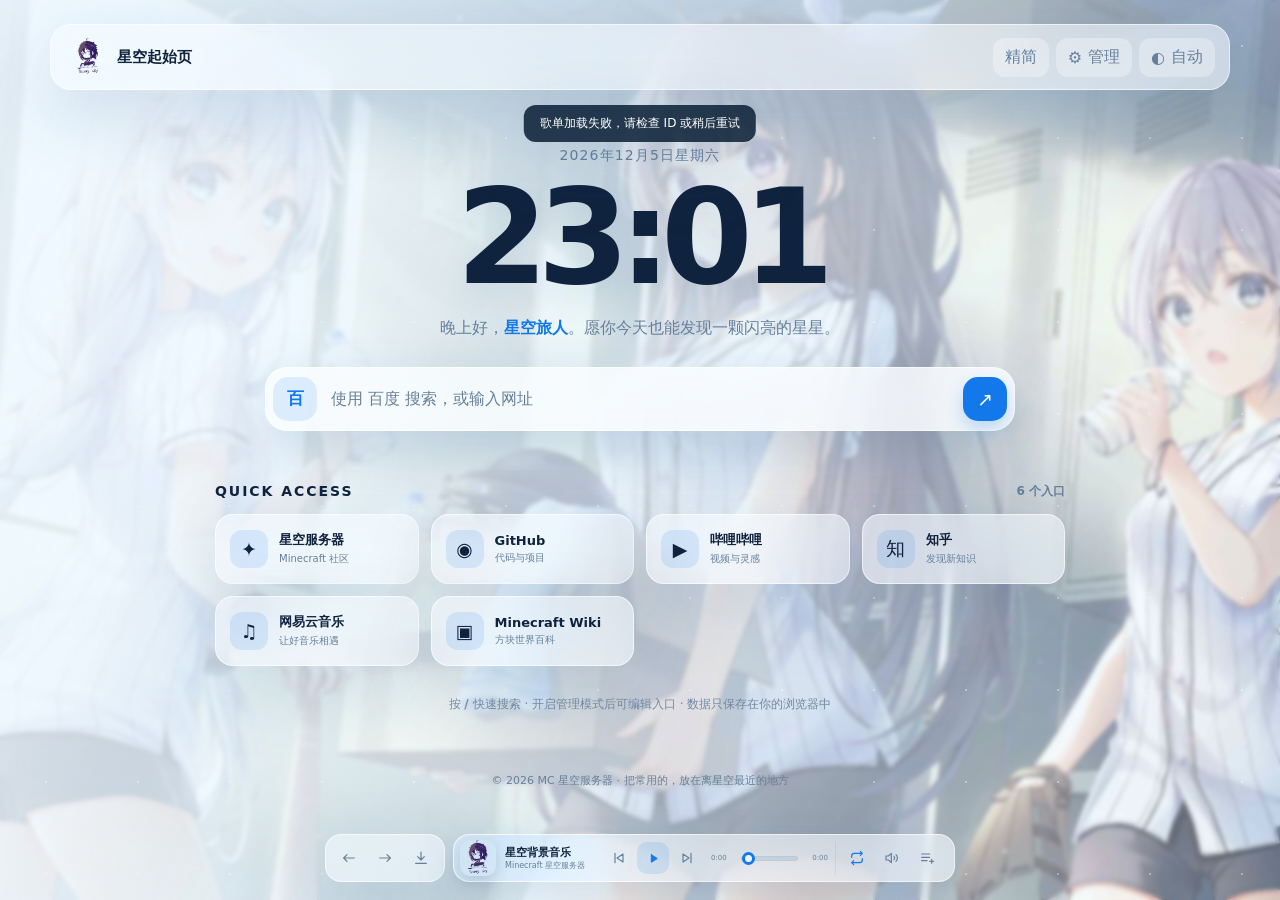
==== commit c06d8cc6: "fix(background): 修复背景空白问题并为搜索页添加三态精简模式" ====
--- a/search.html
+++ b/search.html
@@ -17,12 +17,13 @@
     <header class="topbar glass">
       <a class="brand" href="search.html" aria-label="星空起始页首页"><img src="img/Starry sky logo air.png" alt="星空 Logo"><span>星空起始页</span></a>
       <div class="top-actions">
+        <button class="icon-btn" id="compactButton" type="button" title="切换精简显示">精简</button>
         <button class="icon-btn" id="manageButton" type="button" title="开启管理模式" aria-pressed="false">⚙ <span class="label">管理</span></button>
         <button class="icon-btn theme-button" id="themeButton" type="button" title="当前主题：自动"><span id="themeIcon" aria-hidden="true">◐</span><span class="theme-label" id="themeLabel">自动</span></button>
       </div>
     </header>
 
-    <main class="main">
+    <main class="main" id="main">
       <section class="hero" aria-label="搜索区域">
         <p class="date" id="dateText"></p>
         <h1 class="clock" id="clock">00:00</h1>
--- a/search.css
+++ b/search.css
@@ -59,7 +59,7 @@
     .search-submit:hover { filter: brightness(1.08); transform: translateY(-2px); }
     .engine-menu { position: absolute; z-index: 15; top: calc(100% + 9px); left: 7px; width: 205px; max-height: min(430px, calc(100vh - 160px)); overflow-y: auto; padding: 7px; border-radius: 16px; background: var(--glass-strong); box-shadow: var(--shadow); text-align: left; scrollbar-width: thin; scrollbar-color: rgba(95,143,188,.42) transparent; }
     .engine-menu::-webkit-scrollbar { width: 5px; }
-    .engine-menu::-webkit-scrollbar-track { background: transparent; }
+    .engine-menu::-webkit-scrollbar-track { background: transparent; margin: 9px 0; }
     .engine-menu::-webkit-scrollbar-thumb { border-radius: 999px; background: rgba(95,143,188,.42); }
     .engine-menu::-webkit-scrollbar-thumb:hover { background: rgba(95,143,188,.62); }
     .engine-menu button { width: 100%; display: flex; gap: 9px; align-items: center; padding: 10px; border-radius: 10px; background: transparent; text-align: left; font-size: 13px; }
@@ -99,6 +99,12 @@
     .modal-actions .primary { color: white; background: var(--accent); }
     .toast { position: fixed; z-index: 40; top: 105px; left: 50%; padding: 10px 16px; border-radius: 12px; color: white; background: rgba(13,35,58,.88); box-shadow: var(--shadow); font-size: 12px; transform: translateX(-50%); animation: toast-in .3s both; }
     .hidden { display: none !important; }
+    .main { transition: opacity .45s ease, transform .45s cubic-bezier(.22,1,.36,1), filter .45s ease; }
+    .main.fade-out { opacity: 0; transform: translateY(18px) scale(.985); filter: blur(8px); }
+    .compact .quick-section, .compact .tip, .compact footer { display: none !important; }
+    .compact-minimal main { display: none !important; }
+    .compact-minimal .background-tint { display: none !important; background: none !important; backdrop-filter: none !important; -webkit-backdrop-filter: none !important; }
+    .compact-mode { overflow: hidden; }
 
     .utility-bar { position: fixed; z-index: 20; bottom: 18px; left: 50%; width: min(630px,calc(100vw - 28px)); display: flex; align-items: stretch; gap: 8px; transform: translateX(-50%); animation: bar-enter .7s .35s cubic-bezier(.22,1,.36,1) both; }
     .background-tools { flex: 0 0 auto; height: 48px; display: flex; align-items: center; gap: 2px; padding: 6px; border-radius: 16px; }
